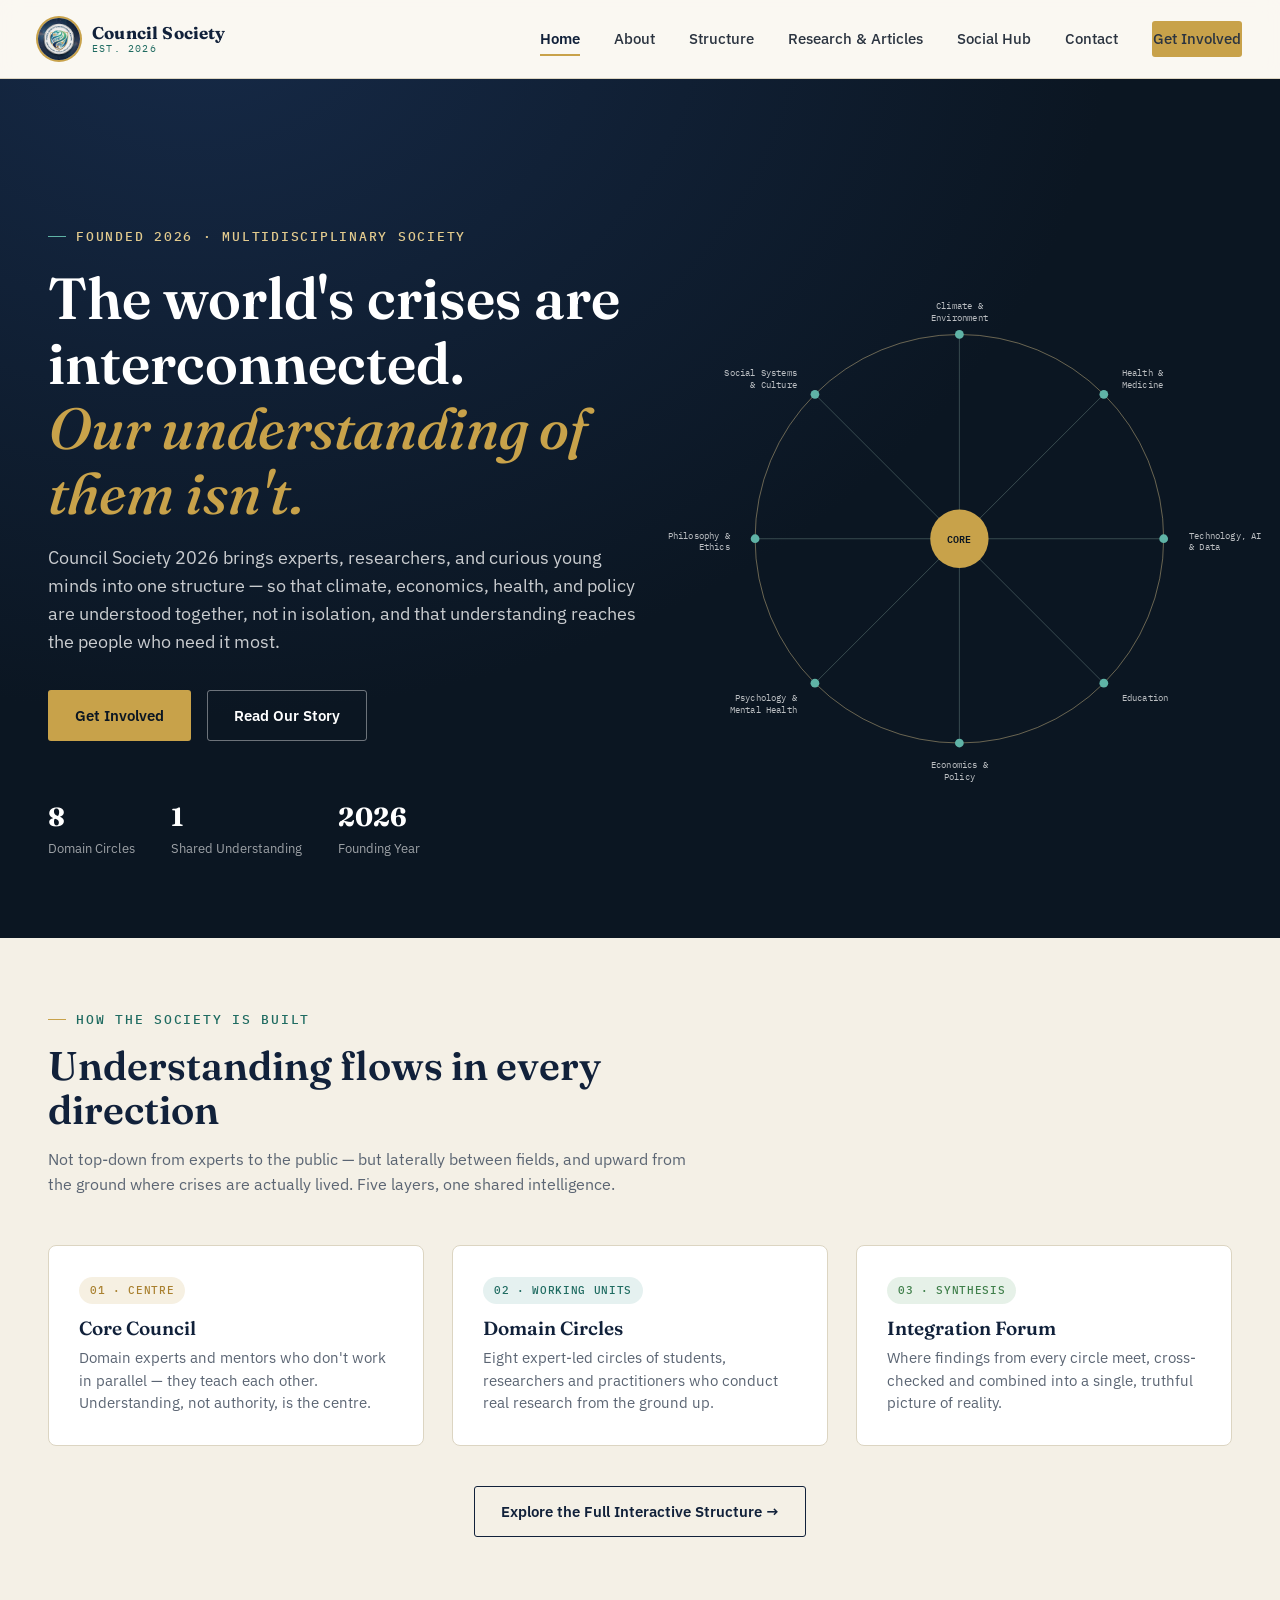
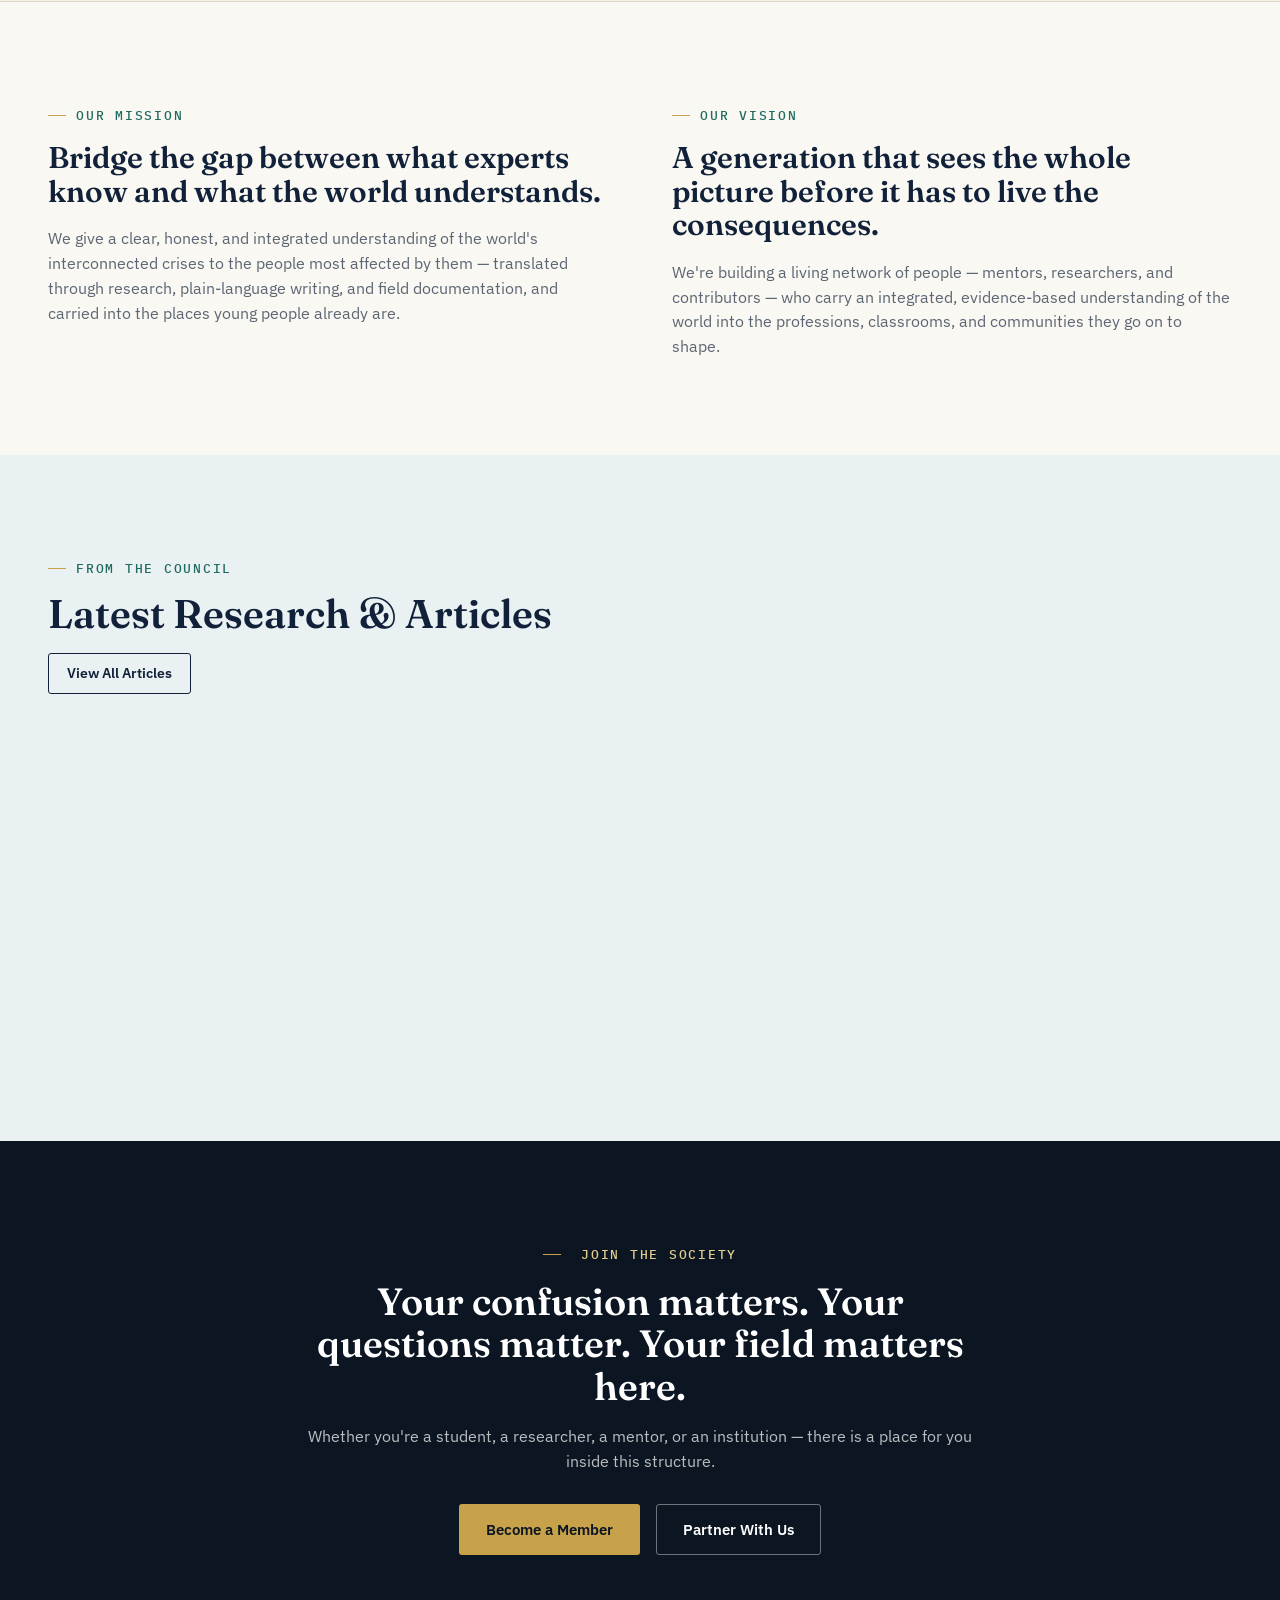
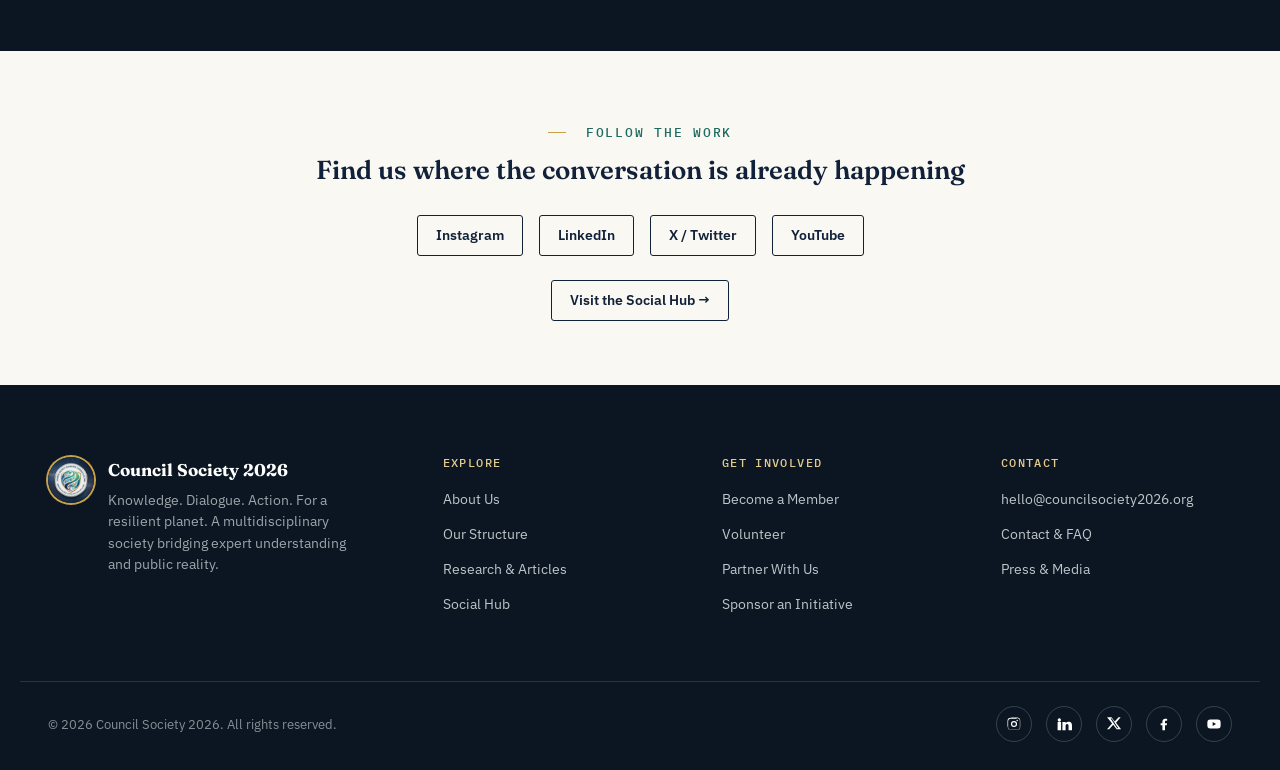
==== index.html @ 96367b0b "feat: full mobile responsiveness for Android & iPhone" ====
<!doctype html>
<html lang="en">
<head>
<meta charset="UTF-8">
<meta name="viewport" content="width=device-width, initial-scale=1">
<title>Council Society 2026 — Knowledge. Dialogue. Action. For a Resilient Planet.</title>
<meta name="description" content="Council Society 2026 is a multidisciplinary society bridging the gap between expert knowledge and public understanding — through research, dialogue, and field action.">
<link rel="icon" href="assets/img/logo.jpg">
<link rel="stylesheet" href="assets/css/style.css">
</head>
<body>
<a class="skip-link" href="#main">Skip to content</a>

<!-- ===================== HEADER ===================== -->
<header class="site-header">
  <div class="wrap">
    <a class="brand" href="index.html">
      <img src="assets/img/logo.jpg" alt="Council Society 2026 seal">
      <span class="brand-text"><strong>Council Society</strong><span>Est. 2026</span></span>
    </a>
    <nav class="main-nav" id="main-nav" aria-label="Primary">
      <a href="index.html">Home</a>
      <a href="about.html">About</a>
      <a href="structure.html">Structure</a>
      <a href="articles.html">Research &amp; Articles</a>
      <a href="social.html">Social Hub</a>
      <a href="contact.html">Contact</a>
      <div class="nav-cta">
        <a href="join.html" class="btn btn-gold btn-sm">Get Involved</a>
      </div>
    </nav>
    <button class="nav-toggle" aria-label="Toggle menu" aria-expanded="false" aria-controls="main-nav">
      <span></span><span></span><span></span>
    </button>
  </div>
</header>

<main id="main">

<!-- ===================== HERO ===================== -->
<section class="page-hero" style="padding-top:140px;">
  <div class="wrap" style="display:grid; grid-template-columns:1.1fr 1fr; gap:40px; align-items:center;">
    <div>
      <span class="eyebrow">Founded 2026 · Multidisciplinary Society</span>
      <h1 style="font-size:clamp(36px,5vw,58px); margin-top:20px; max-width:600px;">
        The world's crises are interconnected.<br>
        <span class="serif-italic text-gold">Our understanding of them isn't.</span>
      </h1>
      <p class="lede">Council Society 2026 brings experts, researchers, and curious young minds into one structure — so that climate, economics, health, and policy are understood together, not in isolation, and that understanding reaches the people who need it most.</p>
      <div style="display:flex; gap:16px; margin-top:34px; flex-wrap:wrap;">
        <a href="join.html" class="btn btn-gold">Get Involved</a>
        <a href="about.html" class="btn btn-outline-light">Read Our Story</a>
      </div>
      <div style="display:flex; gap:36px; margin-top:56px; flex-wrap:wrap;">
        <div><strong style="font-family:var(--font-display); font-size:26px; color:var(--white);">8</strong><div style="font-size:12.5px; color:rgba(255,255,255,.6); margin-top:2px;">Domain Circles</div></div>
        <div><strong style="font-family:var(--font-display); font-size:26px; color:var(--white);">1</strong><div style="font-size:12.5px; color:rgba(255,255,255,.6); margin-top:2px;">Shared Understanding</div></div>
        <div><strong style="font-family:var(--font-display); font-size:26px; color:var(--white);">2026</strong><div style="font-size:12.5px; color:rgba(255,255,255,.6); margin-top:2px;">Founding Year</div></div>
      </div>
    </div>
    <div id="hero-constellation" class="constellation" style="min-height:420px;" aria-hidden="false"></div>
  </div>
</section>

<!-- ===================== STRUCTURE PREVIEW (sits directly below the hero) ===================== -->
<section class="section-tight" style="background:var(--paper-100); border-bottom:1px solid var(--line);">
  <div class="wrap">
    <div class="section-head reveal">
      <span class="eyebrow">How the society is built</span>
      <h2>Understanding flows in every direction</h2>
      <p>Not top-down from experts to the public — but laterally between fields, and upward from the ground where crises are actually lived. Five layers, one shared intelligence.</p>
    </div>
    <div class="grid-3">
      <div class="kicker-card reveal">
        <span class="tag tag-gold">01 · Centre</span>
        <h3 style="font-size:19px; margin-top:14px;">Core Council</h3>
        <p style="margin-top:8px; font-size:14.5px; color:var(--ink-500);">Domain experts and mentors who don't work in parallel — they teach each other. Understanding, not authority, is the centre.</p>
      </div>
      <div class="kicker-card reveal">
        <span class="tag tag-teal">02 · Working units</span>
        <h3 style="font-size:19px; margin-top:14px;">Domain Circles</h3>
        <p style="margin-top:8px; font-size:14.5px; color:var(--ink-500);">Eight expert-led circles of students, researchers and practitioners who conduct real research from the ground up.</p>
      </div>
      <div class="kicker-card reveal">
        <span class="tag tag-emerald">03 · Synthesis</span>
        <h3 style="font-size:19px; margin-top:14px;">Integration Forum</h3>
        <p style="margin-top:8px; font-size:14.5px; color:var(--ink-500);">Where findings from every circle meet, cross-checked and combined into a single, truthful picture of reality.</p>
      </div>
    </div>
    <div style="text-align:center; margin-top:40px;">
      <a href="structure.html" class="btn btn-outline-dark">Explore the Full Interactive Structure →</a>
    </div>
  </div>
</section>

<!-- ===================== MISSION / VISION ===================== -->
<section class="section">
  <div class="wrap" style="display:grid; grid-template-columns:1fr 1fr; gap:64px;">
    <div class="reveal">
      <span class="eyebrow">Our Mission</span>
      <h2 style="font-size:30px; margin-top:16px;">Bridge the gap between what experts know and what the world understands.</h2>
      <p style="margin-top:18px; color:var(--ink-500); font-size:16px;">We give a clear, honest, and integrated understanding of the world's interconnected crises to the people most affected by them — translated through research, plain-language writing, and field documentation, and carried into the places young people already are.</p>
    </div>
    <div class="reveal">
      <span class="eyebrow">Our Vision</span>
      <h2 style="font-size:30px; margin-top:16px;">A generation that sees the whole picture before it has to live the consequences.</h2>
      <p style="margin-top:18px; color:var(--ink-500); font-size:16px;">We're building a living network of people — mentors, researchers, and contributors — who carry an integrated, evidence-based understanding of the world into the professions, classrooms, and communities they go on to shape.</p>
    </div>
  </div>
</section>

<!-- ===================== LATEST ARTICLES ===================== -->
<section class="section" style="background:var(--ice-100);">
  <div class="wrap">
    <div style="display:flex; justify-content:space-between; align-items:flex-end; flex-wrap:wrap; gap:16px;" class="section-head reveal">
      <div>
        <span class="eyebrow">From the Council</span>
        <h2 style="margin-top:14px;">Latest Research &amp; Articles</h2>
      </div>
      <a href="articles.html" class="btn btn-outline-dark btn-sm">View All Articles</a>
    </div>
    <div class="grid-3" id="home-articles"></div>
  </div>
</section>

<!-- ===================== GET INVOLVED CTA ===================== -->
<section class="section" style="background:var(--navy-950); color:var(--white); text-align:center;">
  <div class="wrap-narrow reveal">
    <span class="eyebrow" style="color:var(--gold-300); justify-content:center;"><span></span>Join the Society</span>
    <h2 style="color:var(--white); margin-top:16px; font-size:clamp(26px,3.6vw,38px);">Your confusion matters. Your questions matter. Your field matters here.</h2>
    <p style="color:rgba(255,255,255,.72); margin-top:16px; font-size:16px;">Whether you're a student, a researcher, a mentor, or an institution — there is a place for you inside this structure.</p>
    <div style="display:flex; gap:16px; justify-content:center; margin-top:30px; flex-wrap:wrap;">
      <a href="join.html" class="btn btn-gold">Become a Member</a>
      <a href="join.html#partner" class="btn btn-outline-light">Partner With Us</a>
    </div>
  </div>
</section>

<!-- ===================== SOCIAL STRIP ===================== -->
<section class="section-tight">
  <div class="wrap" style="text-align:center;">
    <span class="eyebrow" style="justify-content:center;"><span></span>Follow the Work</span>
    <h2 style="margin-top:14px; font-size:26px;">Find us where the conversation is already happening</h2>
    <div style="display:flex; gap:16px; justify-content:center; margin-top:30px; flex-wrap:wrap;" id="home-social"></div>
    <p style="margin-top:24px;"><a href="social.html" class="btn-sm btn btn-outline-dark">Visit the Social Hub →</a></p>
  </div>
</section>

</main>

<!-- ===================== FOOTER ===================== -->
<footer class="site-footer">
  <div class="wrap footer-grid">
    <div class="footer-brand">
      <img src="assets/img/logo.jpg" alt="Council Society 2026 seal">
      <div>
        <strong>Council Society 2026</strong>
        <p>Knowledge. Dialogue. Action. For a resilient planet. A multidisciplinary society bridging expert understanding and public reality.</p>
      </div>
    </div>
    <div class="footer-col">
      <h4>Explore</h4>
      <ul>
        <li><a href="about.html">About Us</a></li>
        <li><a href="structure.html">Our Structure</a></li>
        <li><a href="articles.html">Research &amp; Articles</a></li>
        <li><a href="social.html">Social Hub</a></li>
      </ul>
    </div>
    <div class="footer-col">
      <h4>Get Involved</h4>
      <ul>
        <li><a href="join.html">Become a Member</a></li>
        <li><a href="join.html#volunteer">Volunteer</a></li>
        <li><a href="join.html#partner">Partner With Us</a></li>
        <li><a href="join.html#sponsor">Sponsor an Initiative</a></li>
      </ul>
    </div>
    <div class="footer-col">
      <h4>Contact</h4>
      <ul>
        <li><a href="mailto:hello@councilsociety2026.org">hello@councilsociety2026.org</a></li>
        <li><a href="contact.html">Contact &amp; FAQ</a></li>
        <li><a href="contact.html#press">Press &amp; Media</a></li>
      </ul>
    </div>
  </div>
  <div class="footer-bottom">
    <small>© <span class="js-year"></span> Council Society 2026. All rights reserved.</small>
    <div class="social-row" aria-label="Social media links">
      <a href="https://instagram.com/councilsociety2026" aria-label="Instagram" target="_blank" rel="noopener"><svg viewBox="0 0 24 24"><path d="M12 2.2c3.2 0 3.6 0 4.85.07 1.17.06 2.4.34 3.26 1.2.87.87 1.14 2.09 1.2 3.26.07 1.25.07 1.65.07 4.85s0 3.6-.07 4.85c-.06 1.17-.34 2.4-1.2 3.26-.87.87-2.09 1.14-3.26 1.2-1.25.07-1.65.07-4.85.07s-3.6 0-4.85-.07c-1.17-.06-2.4-.34-3.26-1.2-.87-.87-1.14-2.09-1.2-3.26C2.2 15.6 2.2 15.2 2.2 12s0-3.6.07-4.85c.06-1.17.34-2.4 1.2-3.26.87-.87 2.09-1.14 3.26-1.2C7.98 2.2 8.38 2.2 12 2.2zm0 1.8c-3.15 0-3.5 0-4.74.07-.95.04-1.46.2-1.8.34-.45.18-.77.39-1.1.73-.34.33-.55.65-.73 1.1-.14.34-.3.85-.34 1.8C3.22 8.5 3.22 8.85 3.22 12s0 3.5.07 4.74c.04.95.2 1.46.34 1.8.18.45.39.77.73 1.1.33.34.65.55 1.1.73.34.14.85.3 1.8.34 1.24.06 1.59.07 4.74.07s3.5 0 4.74-.07c.95-.04 1.46-.2 1.8-.34.45-.18.77-.39 1.1-.73.34-.33.55-.65.73-1.1.14-.34.3-.85.34-1.8.06-1.24.07-1.59.07-4.74s0-3.5-.07-4.74c-.04-.95-.2-1.46-.34-1.8a2.94 2.94 0 0 0-.73-1.1 2.94 2.94 0 0 0-1.1-.73c-.34-.14-.85-.3-1.8-.34C15.5 4 15.15 4 12 4zm0 3.4a4.6 4.6 0 1 1 0 9.2 4.6 4.6 0 0 1 0-9.2zm0 1.8a2.8 2.8 0 1 0 0 5.6 2.8 2.8 0 0 0 0-5.6zm5.85-2.4a1.07 1.07 0 1 1-2.14 0 1.07 1.07 0 0 1 2.14 0z"/></svg></a>
      <a href="https://linkedin.com/company/councilsociety2026" aria-label="LinkedIn" target="_blank" rel="noopener"><svg viewBox="0 0 24 24"><path d="M4.98 3.5a2.5 2.5 0 1 1 0 5 2.5 2.5 0 0 1 0-5zM2.4 9h5.2v12.5H2.4V9zM9.6 9h5v1.7h.07c.7-1.25 2.4-2.07 4.13-2.07 4.4 0 5.2 2.6 5.2 6V21.5h-5.2V15.4c0-1.46-.03-3.34-2.05-3.34-2.05 0-2.36 1.6-2.36 3.24v6.2H9.6V9z"/></svg></a>
      <a href="https://twitter.com/councilsoc2026" aria-label="X (Twitter)" target="_blank" rel="noopener"><svg viewBox="0 0 24 24"><path d="M18.9 2H22l-7 8 7.6 10H16l-5.2-6.8L4.7 20H1.6l7.5-8.6L1.6 2h6.7l4.7 6.2L18.9 2zm-2.1 16.4h1.7L8.7 3.6H6.9l9.9 14.8z"/></svg></a>
      <a href="https://facebook.com/councilsociety2026" aria-label="Facebook" target="_blank" rel="noopener"><svg viewBox="0 0 24 24"><path d="M13.5 21.5v-7.8h2.6l.5-3h-3.1V8.6c0-.9.2-1.5 1.5-1.5h1.7V4.4C16.4 4.3 15.3 4.2 14 4.2c-2.6 0-4.4 1.6-4.4 4.5v2h-2.6v3h2.6v7.8h3.9z"/></svg></a>
      <a href="https://youtube.com/@councilsociety2026" aria-label="YouTube" target="_blank" rel="noopener"><svg viewBox="0 0 24 24"><path d="M22 12s0-3-.4-4.4c-.2-.9-.9-1.6-1.8-1.8C18.3 5.4 12 5.4 12 5.4s-6.3 0-7.8.4c-.9.2-1.6.9-1.8 1.8C2 9 2 12 2 12s0 3 .4 4.4c.2.9.9 1.6 1.8 1.8 1.5.4 7.8.4 7.8.4s6.3 0 7.8-.4c.9-.2 1.6-.9 1.8-1.8C22 15 22 12 22 12zM10 15V9l5 3-5 3z"/></svg></a>
    </div>
  </div>
</footer>

<script src="assets/js/main.js"></script>
<script src="assets/js/articles-data.js"></script>
<script>
  renderConstellation('hero-constellation');

  // latest 3 articles
  var latest = ARTICLES.slice(0,3);
  document.getElementById('home-articles').innerHTML = latest.map(function(a){
    return '<a href="article.html?id='+a.id+'" class="kicker-card reveal" style="display:block;">'+
      '<span class="tag tag-'+a.tagClass+'">'+a.category+'</span>'+
      '<h3 style="font-size:18px; margin-top:14px; line-height:1.3;">'+a.title+'</h3>'+
      '<p style="margin-top:8px; font-size:14px; color:var(--ink-500);">'+a.excerpt+'</p>'+
      '<div style="margin-top:16px; font-family:var(--font-mono); font-size:12px; color:var(--ink-300); display:flex; gap:10px;"><span>'+a.date+'</span><span>·</span><span>'+a.readingTime+' min read</span></div>'+
    '</a>';
  }).join('');

  // social row preview
  var socials = [
    ['Instagram','https://instagram.com/councilsociety2026'],
    ['LinkedIn','https://linkedin.com/company/councilsociety2026'],
    ['X / Twitter','https://twitter.com/councilsoc2026'],
    ['YouTube','https://youtube.com/@councilsociety2026']
  ];
  document.getElementById('home-social').innerHTML = socials.map(function(s){
    return '<a href="'+s[1]+'" target="_blank" rel="noopener" class="btn btn-outline-dark btn-sm">'+s[0]+'</a>';
  }).join('');
</script>
</body>
</html>
---- assets/css/style.css ----
/* ==========================================================================
   COUNCIL SOCIETY 2026 — Design System
   Palette: deep navy (authority/trust) + bronze-gold (excellence) + teal/emerald
   (collective intelligence, growth) drawn from the official seal.
   Type: Fraunces (display) + IBM Plex Sans (body) + IBM Plex Mono (utility)
   ========================================================================== */

@import url('https://fonts.googleapis.com/css2?family=Fraunces:ital,opsz,wght@0,9..144,300;0,9..144,400;0,9..144,500;0,9..144,600;0,9..144,700;0,9..144,800;1,9..144,500;1,9..144,600&family=IBM+Plex+Sans:wght@400;500;600;700&family=IBM+Plex+Mono:wght@400;500&display=swap');

:root{
  /* ---- color tokens ---- */
  --navy-950:#0B1622;
  --navy-900:#11213A;
  --navy-800:#162A48;
  --navy-700:#1E3A5F;
  --navy-600:#2A4D78;
  --gold-600:#A9802F;
  --gold-500:#C8A24A;
  --gold-300:#E3CB8E;
  --gold-100:#F3E8CC;
  --teal-700:#1F6B61;
  --teal-600:#2F8F82;
  --teal-400:#5FB3A6;
  --emerald-600:#3E7E49;
  --emerald-500:#4F9B5C;
  --paper-50:#FAF8F2;
  --paper-100:#F4F0E6;
  --paper-200:#EAE3D2;
  --ice-100:#EAF1F2;
  --ink-900:#16202B;
  --ink-700:#2B3440;
  --ink-500:#5B6573;
  --ink-300:#8B93A0;
  --line:#DCD5C2;
  --white:#FFFFFF;

  /* ---- type tokens ---- */
  --font-display:'Fraunces', serif;
  --font-body:'IBM Plex Sans', -apple-system, sans-serif;
  --font-mono:'IBM Plex Mono', monospace;

  /* ---- layout tokens ---- */
  --maxw:1240px;
  --maxw-narrow:760px;
  --radius-sm:4px;
  --radius-md:8px;
  --radius-lg:14px;
  --shadow-sm:0 1px 2px rgba(11,22,34,0.06), 0 1px 1px rgba(11,22,34,0.04);
  --shadow-md:0 6px 24px rgba(11,22,34,0.10);
  --shadow-lg:0 16px 48px rgba(11,22,34,0.16);
  --ease:cubic-bezier(.2,.7,.2,1);
}

*,*::before,*::after{ box-sizing:border-box; }
html{ scroll-behavior:smooth; }
@media (prefers-reduced-motion: reduce){
  html{ scroll-behavior:auto; }
  *,*::before,*::after{ animation-duration:.001ms !important; animation-iteration-count:1 !important; transition-duration:.001ms !important; scroll-behavior:auto !important; }
}

body{
  margin:0;
  font-family:var(--font-body);
  color:var(--ink-700);
  background:var(--paper-50);
  -webkit-font-smoothing:antialiased;
  line-height:1.55;
}

img{ max-width:100%; display:block; }
a{ color:inherit; text-decoration:none; }
ul{ margin:0; padding:0; list-style:none; }
button{ font-family:inherit; cursor:pointer; }
h1,h2,h3,h4{ font-family:var(--font-display); color:var(--navy-900); margin:0; line-height:1.12; font-weight:600; }
p{ margin:0; }

:focus-visible{ outline:2.5px solid var(--gold-500); outline-offset:3px; border-radius:2px; }

.wrap{ max-width:var(--maxw); margin:0 auto; padding:0 28px; }
.wrap-narrow{ max-width:var(--maxw-narrow); margin:0 auto; padding:0 28px; }

.eyebrow{
  font-family:var(--font-mono);
  font-size:12.5px;
  letter-spacing:.14em;
  text-transform:uppercase;
  color:var(--teal-700);
  display:inline-flex;
  align-items:center;
  gap:10px;
  font-weight:500;
}
.eyebrow::before{
  content:'';
  width:18px; height:1px;
  background:var(--gold-500);
  display:inline-block;
}

.section{ padding:96px 0; }
.section-tight{ padding:64px 0; }
@media (max-width:760px){
  .section{ padding:64px 0; }
  .section-tight{ padding:44px 0; }
}

.divider{ border:none; border-top:1px solid var(--line); margin:0; }

/* ---- buttons ---- */
.btn{
  display:inline-flex; align-items:center; gap:9px;
  font-family:var(--font-body); font-weight:600; font-size:15px;
  padding:13px 26px; border-radius:3px; border:1px solid transparent;
  transition:transform .25s var(--ease), box-shadow .25s var(--ease), background .25s var(--ease), color .25s var(--ease), border-color .25s var(--ease);
  white-space:nowrap;
}
.btn-gold{ background:var(--gold-500); color:var(--navy-950); }
.btn-gold:hover{ background:var(--gold-300); transform:translateY(-2px); box-shadow:var(--shadow-md); }
.btn-outline-light{ border-color:rgba(255,255,255,.4); color:var(--white); }
.btn-outline-light:hover{ border-color:var(--white); background:rgba(255,255,255,.08); transform:translateY(-2px); }
.btn-outline-dark{ border-color:var(--navy-900); color:var(--navy-900); }
.btn-outline-dark:hover{ background:var(--navy-900); color:var(--white); transform:translateY(-2px); }
.btn-navy{ background:var(--navy-900); color:var(--white); }
.btn-navy:hover{ background:var(--navy-700); transform:translateY(-2px); box-shadow:var(--shadow-md); }
.btn-sm{ padding:9px 18px; font-size:13.5px; }
.btn[disabled]{ opacity:.5; cursor:not-allowed; transform:none !important; }

/* ==========================================================================
   HEADER / NAV
   ========================================================================== */
.site-header{
  position:sticky; top:0; z-index:200;
  background:rgba(250,248,242,.88);
  backdrop-filter:blur(10px);
  border-bottom:1px solid var(--line);
}
.site-header .wrap{
  display:flex; align-items:center; justify-content:space-between;
  height:78px;
}
.brand{ display:flex; align-items:center; gap:12px; }
.brand img{ width:42px; height:42px; border-radius:50%; box-shadow:0 0 0 2px var(--gold-500); }
.brand-text{ display:flex; flex-direction:column; line-height:1.05; }
.brand-text strong{ font-family:var(--font-display); font-size:17px; color:var(--navy-900); font-weight:700; letter-spacing:.01em; }
.brand-text span{ font-family:var(--font-mono); font-size:10px; letter-spacing:.12em; color:var(--teal-700); text-transform:uppercase; margin-top:2px; }

.main-nav{ display:flex; align-items:center; gap:34px; }
.main-nav a{
  font-size:14.5px; font-weight:500; color:var(--ink-700);
  position:relative; padding:6px 0;
  transition:color .2s;
}
.main-nav a::after{
  content:''; position:absolute; left:0; right:100%; bottom:0; height:2px;
  background:var(--gold-500); transition:right .25s var(--ease);
}
.main-nav a:hover{ color:var(--navy-900); }
.main-nav a:hover::after, .main-nav a.active::after{ right:0; }
.main-nav a.active{ color:var(--navy-900); font-weight:600; }
.nav-cta{ display:flex; align-items:center; gap:14px; }

.nav-toggle{
  display:none; background:none; border:none; padding:8px; flex-direction:column; gap:5px;
}
.nav-toggle span{ width:24px; height:2px; background:var(--navy-900); display:block; transition:.25s; }

@media (max-width:980px){
  .main-nav{
    position:fixed; inset:78px 0 0 0; background:var(--paper-50);
    flex-direction:column; align-items:flex-start; justify-content:flex-start;
    padding:36px 28px; gap:6px; transform:translateX(100%); transition:transform .35s var(--ease);
    overflow-y:auto;
  }
  .main-nav.open{ transform:translateX(0); }
  .main-nav a{ width:100%; padding:14px 0; font-size:19px; border-bottom:1px solid var(--line); }
  .nav-cta{ flex-direction:column; align-items:flex-start; width:100%; margin-top:18px; gap:12px; }
  .nav-cta .btn{ width:100%; justify-content:center; }
  .nav-toggle{ display:flex; }
}

/* Hamburger → X morph */
.nav-toggle.is-open span:nth-child(1){ transform: translateY(7px) rotate(45deg); }
.nav-toggle.is-open span:nth-child(2){ opacity: 0; transform: scaleX(0); }
.nav-toggle.is-open span:nth-child(3){ transform: translateY(-7px) rotate(-45deg); }
.nav-toggle span{ transition: transform .28s var(--ease), opacity .2s; }

/* Mobile nav backdrop — fullscreen dimmer behind the open menu */
.nav-backdrop{
  display:none;
  position:fixed; inset:78px 0 0 0; z-index:199;
  background:rgba(11,22,34,.35);
  backdrop-filter:blur(2px);
  -webkit-backdrop-filter:blur(2px);
}
.nav-backdrop.active{ display:block; }

/* ==========================================================================
   FOOTER
   ========================================================================== */
.site-footer{ background:var(--navy-950); color:var(--ice-100); padding:72px 0 28px; }
.footer-grid{ display:grid; grid-template-columns:1.5fr 1fr 1fr 1fr; gap:48px; }
.footer-brand{ display:flex; gap:14px; align-items:flex-start; max-width:300px; }
.footer-brand img{ width:46px; height:46px; border-radius:50%; box-shadow:0 0 0 2px var(--gold-500); flex-shrink:0; }
.footer-brand strong{ font-family:var(--font-display); color:var(--white); font-size:17px; display:block; margin-bottom:6px; }
.footer-brand p{ font-size:13.5px; color:var(--ice-100); opacity:.65; line-height:1.6; }
.footer-col h4{ font-family:var(--font-mono); font-size:11.5px; letter-spacing:.12em; text-transform:uppercase; color:var(--gold-300); margin-bottom:16px; font-weight:500; }
.footer-col ul li{ margin-bottom:10px; }
.footer-col a{ font-size:14px; color:var(--ice-100); opacity:.8; transition:opacity .2s, color .2s; }
.footer-col a:hover{ opacity:1; color:var(--gold-300); }
.footer-bottom{
  max-width:var(--maxw); margin:56px auto 0; padding:24px 28px 0;
  border-top:1px solid rgba(255,255,255,.12);
  display:flex; justify-content:space-between; align-items:center; flex-wrap:wrap; gap:12px;
}
.footer-bottom small{ font-size:12.5px; opacity:.55; }
.social-row{ display:flex; gap:14px; }
.social-row a{
  width:36px; height:36px; border-radius:50%; border:1px solid rgba(255,255,255,.18);
  display:flex; align-items:center; justify-content:center; transition:.25s;
}
.social-row a:hover{ background:var(--gold-500); border-color:var(--gold-500); transform:translateY(-2px); }
.social-row svg{ width:16px; height:16px; fill:var(--white); }

@media (max-width:900px){
  .footer-grid{ grid-template-columns:1fr 1fr; gap:36px; }
  .footer-brand{ grid-column:1/-1; }
}
@media (max-width:560px){
  .footer-grid{ grid-template-columns:1fr; }
}

/* ==========================================================================
   HERO (shared pattern across pages)
   ========================================================================== */
.page-hero{
  background:radial-gradient(120% 140% at 15% -10%, var(--navy-800) 0%, var(--navy-950) 60%);
  color:var(--white);
  padding:170px 0 80px;
  position:relative;
  overflow:hidden;
}
.page-hero .wrap{ position:relative; z-index:2; }
.page-hero .eyebrow{ color:var(--gold-300); }
.page-hero .eyebrow::before{ background:var(--teal-400); }
.page-hero h1{ color:var(--white); }
.page-hero p.lede{ color:rgba(255,255,255,.78); font-size:18px; max-width:620px; margin-top:18px; }

/* ==========================================================================
   UTILITY
   ========================================================================== */
.text-gold{ color:var(--gold-500); }
.text-teal{ color:var(--teal-600); }
.serif-italic{ font-style:italic; font-weight:500; }
.tag{
  font-family:var(--font-mono); font-size:11px; letter-spacing:.06em; text-transform:uppercase;
  padding:5px 11px; border-radius:30px; display:inline-block; font-weight:500;
}
.tag-teal{ background:rgba(47,143,130,.12); color:var(--teal-700); }
.tag-gold{ background:rgba(200,162,74,.16); color:var(--gold-600); }
.tag-emerald{ background:rgba(79,155,92,.14); color:var(--emerald-600); }

.kicker-card{
  background:var(--white); border:1px solid var(--line); border-radius:var(--radius-md);
  padding:30px; transition:box-shadow .3s var(--ease), transform .3s var(--ease), border-color .3s;
}
.kicker-card:hover{ box-shadow:var(--shadow-md); transform:translateY(-3px); border-color:var(--gold-300); }

.reveal{ opacity:0; transform:translateY(22px); transition:opacity .7s var(--ease), transform .7s var(--ease); }
.reveal.in{ opacity:1; transform:translateY(0); }

.skip-link{
  position:absolute; left:-9999px; top:auto;
  background:var(--navy-900); color:var(--white); padding:10px 16px; z-index:999;
}
.skip-link:focus{ left:16px; top:16px; }

.section-head{ max-width:640px; margin-bottom:48px; }
.section-head h2{ font-size:clamp(28px,3.4vw,40px); margin-top:14px; }
.section-head p{ margin-top:14px; color:var(--ink-500); font-size:16px; }
.section-head.center{ margin-left:auto; margin-right:auto; text-align:center; }

.grid-3{ display:grid; grid-template-columns:repeat(3,1fr); gap:28px; }
.grid-2{ display:grid; grid-template-columns:repeat(2,1fr); gap:28px; }
@media (max-width:880px){
  .grid-3{ grid-template-columns:1fr; }
  .grid-2{ grid-template-columns:1fr; }
}

/* visually-hidden but accessible */
.vh{ position:absolute; width:1px; height:1px; overflow:hidden; clip:rect(0,0,0,0); white-space:nowrap; }

/* ==========================================================================
   SIGNATURE ELEMENT — The Constellation
   A node graph of the eight Domain Circles orbiting the Core Council,
   echoing the society's own model of lateral, collective intelligence.
   ========================================================================== */
.constellation{ position:relative; width:100%; height:100%; }
.constellation svg{ width:100%; height:100%; overflow:visible; }
.const-link{ stroke:rgba(143,179,166,.35); stroke-width:1; fill:none; }
.const-link-pulse{ stroke:var(--gold-300); stroke-width:1.2; fill:none; opacity:0; stroke-dasharray:4 7; animation:pulseLink 7s linear infinite; }
.const-link-pulse:nth-of-type(2n){ animation-delay:-2.3s; }
.const-link-pulse:nth-of-type(3n){ animation-delay:-4.6s; }
@keyframes pulseLink{
  0%{ opacity:0; stroke-dashoffset:0; }
  8%{ opacity:.85; }
  45%{ opacity:.85; }
  60%{ opacity:0; }
  100%{ opacity:0; stroke-dashoffset:120; }
}
.const-core{ fill:var(--gold-500); }
.const-core-ring{ fill:none; stroke:rgba(227,203,142,.45); stroke-width:1; }
.const-node circle.node-dot{ fill:var(--teal-400); transition:r .25s, fill .25s; }
.const-node text{ font-family:var(--font-mono); font-size:9.5px; fill:rgba(255,255,255,.72); letter-spacing:.02em; }
.const-node{ cursor:pointer; }
.const-node:hover circle.node-dot{ fill:var(--gold-300); r:6; }
.const-node:hover text{ fill:var(--white); }
@media (prefers-reduced-motion: reduce){
  .const-link-pulse{ animation:none; opacity:.4; }
}

/* small static node-network used as a divider/motif on light sections */
.motif-row{ display:flex; align-items:center; gap:10px; color:var(--ink-300); }
.motif-row svg{ flex-shrink:0; }

/* ==========================================================================
   ORGANIZATIONAL STRUCTURE — interactive tree
   ========================================================================== */
.structure-toolbar{
  display:flex; gap:14px; align-items:center; flex-wrap:wrap; margin-bottom:28px;
}
.search-field{
  flex:1; min-width:220px; position:relative;
}
.search-field input{
  width:100%; padding:13px 16px 13px 42px; border:1.5px solid var(--line); border-radius:6px;
  font-family:var(--font-body); font-size:15px; background:var(--white); color:var(--ink-700);
  transition:border-color .2s;
}
.search-field input:focus{ border-color:var(--gold-500); outline:none; }
.search-field svg{ position:absolute; left:14px; top:50%; transform:translateY(-50%); width:17px; height:17px; stroke:var(--ink-300); }
.search-count{ font-family:var(--font-mono); font-size:12.5px; color:var(--teal-700); margin-top:8px; display:block; min-height:16px; }

.struct-layer{
  background:var(--white); border:1px solid var(--line); border-radius:var(--radius-md);
  margin-bottom:14px; overflow:hidden;
}
.struct-layer[data-color="gold"]{ border-left:4px solid var(--gold-500); }
.struct-layer[data-color="teal"]{ border-left:4px solid var(--teal-600); }
.struct-layer[data-color="emerald"]{ border-left:4px solid var(--emerald-500); }
.struct-layer[data-color="navy"]{ border-left:4px solid var(--navy-700); }

.struct-header{
  width:100%; background:none; border:none; text-align:left; padding:22px 24px;
  display:flex; align-items:center; justify-content:space-between; gap:16px;
}
.struct-header-left{ display:flex; align-items:center; gap:18px; }
.struct-num{
  font-family:var(--font-mono); font-size:13px; color:var(--ink-300); width:30px; height:30px;
  border:1px solid var(--line); border-radius:50%; display:flex; align-items:center; justify-content:center; flex-shrink:0;
}
.struct-label{ font-family:var(--font-mono); font-size:11px; letter-spacing:.1em; text-transform:uppercase; color:var(--teal-700); display:block; margin-bottom:4px; }
.struct-header h3{ font-size:19px; margin:0; }
.struct-subtitle{ font-size:13px; color:var(--ink-500); display:block; margin-top:3px; }
.struct-chevron{
  font-family:var(--font-display); font-size:22px; color:var(--gold-500); flex-shrink:0;
  width:32px; height:32px; border:1px solid var(--line); border-radius:50%; display:flex; align-items:center; justify-content:center;
  transition:transform .3s var(--ease);
}
.struct-layer.open .struct-chevron{ transform:rotate(45deg); }

.struct-panel{ max-height:0; overflow:hidden; transition:max-height .35s var(--ease); }
.struct-role{ padding:0 24px; margin-top:-6px; font-style:italic; color:var(--ink-500); font-size:14.5px; font-family:var(--font-display); }
.struct-desc{ padding:14px 24px 0; color:var(--ink-700); font-size:15px; max-width:680px; }
.struct-children{ padding:18px 24px 26px; display:grid; grid-template-columns:repeat(2,1fr); gap:14px; }
@media (max-width:760px){ .struct-children{ grid-template-columns:1fr; } }

.struct-child{ display:flex; gap:12px; padding:14px; border-radius:var(--radius-sm); background:var(--paper-100); }
.struct-child-dot{ width:7px; height:7px; border-radius:50%; background:var(--teal-500,var(--teal-600)); margin-top:7px; flex-shrink:0; }
.struct-child h4{ font-family:var(--font-body); font-size:14.5px; font-weight:600; color:var(--navy-900); margin:0; }
.struct-child p{ font-size:13.5px; color:var(--ink-500); margin-top:4px; line-height:1.5; }
.struct-note{
  grid-column:1/-1; background:var(--ice-100); border-radius:var(--radius-sm); padding:14px 16px;
  font-size:14px; color:var(--ink-700);
}
mark{ background:var(--gold-300); color:var(--ink-900); padding:0 2px; border-radius:2px; }

.guardian-card{
  background:linear-gradient(160deg, var(--navy-900), var(--navy-950));
  color:var(--white); border-radius:var(--radius-lg); padding:30px;
  border:1px solid var(--navy-700);
}
.guardian-card h3{ color:var(--white); font-size:20px; margin-top:6px; }
.guardian-card .struct-label{ color:var(--gold-300); }
.guardian-card .struct-subtitle{ color:rgba(255,255,255,.65); }
.guardian-card .struct-role{ color:var(--gold-300); padding:0; }
.guardian-card .struct-desc{ color:rgba(255,255,255,.78); padding:0; max-width:none; }

.authority-flow{ display:flex; flex-direction:column; align-items:center; gap:0; }
.flow-step{ display:flex; flex-direction:column; align-items:center; gap:10px; text-align:center; }
.flow-step > span:nth-child(2){ font-size:14.5px; font-weight:500; color:var(--navy-900); max-width:260px; }
.flow-num{
  width:30px; height:30px; border-radius:50%; background:var(--gold-500); color:var(--navy-950);
  font-family:var(--font-mono); font-size:13px; display:flex; align-items:center; justify-content:center; font-weight:600;
}
.flow-arrow{ color:var(--gold-500); font-size:18px; margin:6px 0; }

/* ==========================================================================
   ARTICLES / RESEARCH
   ========================================================================== */
.filter-row{ display:flex; gap:10px; flex-wrap:wrap; margin-bottom:36px; }
.filter-chip{
  font-family:var(--font-mono); font-size:12.5px; letter-spacing:.03em;
  padding:9px 16px; border-radius:30px; border:1.5px solid var(--line); background:var(--white); color:var(--ink-500);
  transition:.2s;
}
.filter-chip:hover{ border-color:var(--gold-500); color:var(--navy-900); }
.filter-chip.active{ background:var(--navy-900); border-color:var(--navy-900); color:var(--white); }

.article-grid{ display:grid; grid-template-columns:repeat(3,1fr); gap:28px; }
@media (max-width:880px){ .article-grid{ grid-template-columns:1fr; } }
.article-card{ display:block; background:var(--white); border:1px solid var(--line); border-radius:var(--radius-md); overflow:hidden; transition:.3s var(--ease); }
.article-card:hover{ transform:translateY(-4px); box-shadow:var(--shadow-md); border-color:var(--gold-300); }
.article-card-body{ padding:24px; }
.article-card h3{ font-size:18.5px; margin-top:14px; line-height:1.32; }
.article-card p{ margin-top:9px; font-size:14px; color:var(--ink-500); }
.article-meta{ display:flex; gap:10px; align-items:center; font-family:var(--font-mono); font-size:12px; color:var(--ink-300); margin-top:16px; }

.featured-banner{
  display:grid; grid-template-columns:1fr 1fr; gap:0; background:var(--navy-950); color:var(--white);
  border-radius:var(--radius-lg); overflow:hidden; margin-bottom:56px;
}
.featured-banner-content{ padding:48px; display:flex; flex-direction:column; justify-content:center; }
.featured-banner-visual{ background:radial-gradient(120% 140% at 80% 20%, var(--navy-700), var(--navy-950)); position:relative; min-height:260px; }
.featured-banner h3{ color:var(--white); font-size:clamp(22px,3vw,30px); margin-top:14px; }
.featured-banner p{ color:rgba(255,255,255,.72); margin-top:12px; }
@media (max-width:760px){ .featured-banner{ grid-template-columns:1fr; } .featured-banner-visual{ display:none; } }

.no-results{ text-align:center; padding:60px 20px; color:var(--ink-300); }

/* ---- article detail ---- */
.article-hero{ padding:160px 0 50px; background:var(--navy-950); color:var(--white); }
.article-hero h1{ color:var(--white); font-size:clamp(28px,4vw,44px); margin-top:18px; max-width:780px; }
.article-byline{ display:flex; align-items:center; gap:14px; margin-top:28px; }
.author-avatar{
  width:46px; height:46px; border-radius:50%; background:var(--gold-500); color:var(--navy-950);
  display:flex; align-items:center; justify-content:center; font-family:var(--font-display); font-weight:700; font-size:16px; flex-shrink:0;
}
.byline-text strong{ display:block; font-size:14.5px; color:var(--white); }
.byline-text span{ display:block; font-size:12.5px; color:rgba(255,255,255,.6); margin-top:2px; }
.article-meta-row{ display:flex; gap:14px; align-items:center; font-family:var(--font-mono); font-size:12.5px; color:rgba(255,255,255,.55); margin-top:14px; flex-wrap:wrap; }

.article-body{ max-width:680px; margin:0 auto; padding:64px 28px; font-size:17px; color:var(--ink-700); }
.article-body p{ margin-bottom:22px; line-height:1.75; }
.article-body p:first-of-type{ font-size:19px; font-family:var(--font-display); color:var(--navy-900); }

.share-row{ display:flex; gap:10px; align-items:center; margin:36px 0; padding:20px 0; border-top:1px solid var(--line); border-bottom:1px solid var(--line); }
.share-row span{ font-family:var(--font-mono); font-size:12px; color:var(--ink-300); text-transform:uppercase; letter-spacing:.08em; }
.share-btn{ width:36px; height:36px; border-radius:50%; border:1px solid var(--line); display:flex; align-items:center; justify-content:center; transition:.2s; }
.share-btn:hover{ background:var(--navy-900); border-color:var(--navy-900); }
.share-btn:hover svg{ fill:var(--white); }
.share-btn svg{ width:15px; height:15px; fill:var(--ink-500); }

.author-box{
  max-width:680px; margin:0 auto 40px; background:var(--paper-100); border-radius:var(--radius-md);
  padding:26px; display:flex; gap:16px; align-items:flex-start;
}
.author-box h4{ font-size:15.5px; color:var(--navy-900); margin:0; }
.author-box p{ font-size:13.5px; color:var(--ink-500); margin-top:6px; }

.related-section{ background:var(--ice-100); padding:64px 0; }




/* ==========================================================================
   SOCIAL HUB PAGE
   ========================================================================== */
.social-platform-card {
  background: var(--white);
  border: 1px solid var(--line);
  border-radius: var(--radius-lg);
  padding: 32px;
  transition: box-shadow .3s var(--ease), transform .3s var(--ease), border-color .3s;
  display: flex;
  flex-direction: column;
  gap: 16px;
}
.social-platform-card:hover { box-shadow: var(--shadow-md); transform: translateY(-3px); border-color: var(--gold-300); }
.social-icon-wrap {
  width: 52px; height: 52px;
  border-radius: 14px;
  display: flex; align-items: center; justify-content: center;
  flex-shrink: 0;
}
.social-icon-wrap svg { width: 26px; height: 26px; fill: var(--white); }
.social-platform-card h3 { font-size: 20px; margin: 0; color: var(--navy-900); }
.social-platform-card p { font-size: 14.5px; color: var(--ink-500); margin: 0; }
.social-stats { display: flex; gap: 20px; flex-wrap: wrap; }
.social-stat { display: flex; flex-direction: column; gap: 2px; }
.social-stat strong { font-family: var(--font-display); font-size: 20px; color: var(--navy-900); }
.social-stat span { font-family: var(--font-mono); font-size: 11px; color: var(--ink-300); text-transform: uppercase; letter-spacing: .06em; }

/* ==========================================================================
   JOIN PAGE
   ========================================================================== */
.join-track {
  background: var(--white);
  border: 1.5px solid var(--line);
  border-radius: var(--radius-lg);
  padding: 36px;
  position: relative;
  transition: box-shadow .3s, border-color .3s;
}
.join-track:hover { box-shadow: var(--shadow-md); border-color: var(--gold-300); }
.join-track.featured { border-color: var(--gold-500); }
.join-track.featured::before {
  content: 'Most popular';
  position: absolute; top: -13px; left: 28px;
  background: var(--gold-500); color: var(--navy-950);
  font-family: var(--font-mono); font-size: 11px; font-weight: 600;
  padding: 4px 14px; border-radius: 20px; letter-spacing: .06em;
}
.join-track h3 { font-size: 22px; color: var(--navy-900); margin: 14px 0 8px; }
.join-track p { font-size: 15px; color: var(--ink-500); }
.join-track ul { margin-top: 20px; display: flex; flex-direction: column; gap: 10px; }
.join-track li { display: flex; gap: 10px; align-items: flex-start; font-size: 14.5px; color: var(--ink-700); }
.join-track li::before { content: '✓'; color: var(--teal-600); font-weight: 700; flex-shrink: 0; margin-top: 1px; }
.join-form-wrap {
  background: var(--navy-950);
  border-radius: var(--radius-lg);
  padding: 48px;
  color: var(--white);
}
.form-row { display: grid; grid-template-columns: 1fr 1fr; gap: 20px; }
@media (max-width: 680px) { .form-row { grid-template-columns: 1fr; } }
.field { display: flex; flex-direction: column; gap: 8px; }
.field label { font-family: var(--font-mono); font-size: 12px; letter-spacing: .08em; text-transform: uppercase; color: rgba(255,255,255,.6); }
.field input, .field select, .field textarea {
  background: rgba(255,255,255,.07); border: 1.5px solid rgba(255,255,255,.12);
  border-radius: var(--radius-sm); padding: 13px 16px; font-family: var(--font-body); font-size: 15px;
  color: var(--white); transition: border-color .2s;
  width: 100%;
}
.field input:focus, .field select:focus, .field textarea:focus {
  border-color: var(--gold-500); outline: none;
}
.field input::placeholder, .field textarea::placeholder { color: rgba(255,255,255,.3); }
.field select option { background: var(--navy-900); color: var(--white); }
.field textarea { resize: vertical; min-height: 110px; }
.field-full { grid-column: 1 / -1; }
.form-note { font-size: 13px; color: rgba(255,255,255,.45); margin-top: 10px; }

/* ==========================================================================
   CONTACT PAGE
   ========================================================================== */
.contact-method {
  display: flex; gap: 18px; align-items: flex-start;
  padding: 24px; background: var(--white);
  border: 1px solid var(--line); border-radius: var(--radius-md);
  transition: box-shadow .25s, border-color .25s;
}
.contact-method:hover { box-shadow: var(--shadow-sm); border-color: var(--gold-300); }
.contact-icon {
  width: 48px; height: 48px; border-radius: 50%;
  background: var(--ice-100); display: flex; align-items: center; justify-content: center; flex-shrink: 0;
}
.contact-icon svg { width: 22px; height: 22px; fill: none; stroke: var(--teal-600); stroke-width: 2; stroke-linecap: round; }
.contact-method h4 { font-size: 16px; color: var(--navy-900); margin: 0 0 4px; }
.contact-method p, .contact-method a { font-size: 14.5px; color: var(--ink-500); }
.contact-method a:hover { color: var(--teal-600); }

.faq-item { border-bottom: 1px solid var(--line); }
.faq-btn {
  width: 100%; background: none; border: none; text-align: left;
  padding: 22px 0; display: flex; justify-content: space-between; align-items: center; gap: 16px;
  font-family: var(--font-display); font-size: 17px; color: var(--navy-900); font-weight: 600;
  cursor: pointer;
}
.faq-chevron { font-size: 22px; color: var(--gold-500); transition: transform .3s; flex-shrink: 0; }
.faq-item.open .faq-chevron { transform: rotate(45deg); }
.faq-panel { max-height: 0; overflow: hidden; transition: max-height .35s var(--ease); }
.faq-panel-inner { padding: 0 0 22px; font-size: 15.5px; color: var(--ink-500); line-height: 1.7; max-width: 640px; }

/* ==========================================================================
   ARTICLES LIST PAGE
   ========================================================================== */
.articles-hero { padding: 140px 0 60px; }

/* ==========================================================================
   ARTICLE DETAIL ADDITIONS
   ========================================================================== */
.back-link {
  display: inline-flex; align-items: center; gap: 8px;
  font-family: var(--font-mono); font-size: 12.5px; letter-spacing: .06em; text-transform: uppercase;
  color: rgba(255,255,255,.55); transition: color .2s;
  margin-bottom: 32px;
}
.back-link:hover { color: var(--gold-300); }
.back-link svg { width: 16px; height: 16px; fill: none; stroke: currentColor; stroke-width: 2; }

/* ==========================================================================
   ABOUT PAGE ENHANCEMENTS
   ========================================================================== */
.value-icon { 
  width: 40px; height: 40px; background: var(--ice-100); border-radius: 10px;
  display: flex; align-items: center; justify-content: center; margin-bottom: 14px;
}
.value-icon svg { width: 20px; height: 20px; fill: none; stroke: var(--teal-600); stroke-width: 2; stroke-linecap: round; }

/* ==========================================================================
   UTILITY ADDITIONS
   ========================================================================== */
.badge {
  display: inline-flex; align-items: center; gap: 6px;
  padding: 6px 14px; border-radius: 30px;
  font-family: var(--font-mono); font-size: 11.5px; font-weight: 500; letter-spacing: .04em;
  background: var(--ice-100); color: var(--teal-700);
}
.badge-navy { background: rgba(14,33,58,.1); color: var(--navy-800); }
.badge-gold { background: rgba(200,162,74,.14); color: var(--gold-600); }

.text-center { text-align: center; }
.mt-4 { margin-top: 16px; }
.mt-8 { margin-top: 32px; }
.mb-8 { margin-bottom: 32px; }

/* toast */
.toast {
  position: fixed; bottom: 28px; right: 28px; z-index: 999;
  background: var(--navy-900); color: var(--white);
  padding: 14px 22px; border-radius: var(--radius-md);
  font-size: 14.5px; box-shadow: var(--shadow-lg);
  transform: translateY(80px); opacity: 0;
  transition: transform .4s var(--ease), opacity .4s;
  pointer-events: none;
}
.toast.show { transform: translateY(0); opacity: 1; }

/* pulse dot — used for "live" / "new" indicators */
.pulse-dot {
  display: inline-block; width: 8px; height: 8px; border-radius: 50%;
  background: var(--teal-400); position: relative;
}
.pulse-dot::after {
  content: ''; position: absolute; inset: -4px;
  border-radius: 50%; background: var(--teal-400); opacity: .4;
  animation: pulseDot 2s ease-out infinite;
}
@keyframes pulseDot { 0% { transform: scale(.6); opacity:.4; } 100% { transform: scale(1.6); opacity:0; } }

/* divider line with label */
.divider-label {
  display: flex; align-items: center; gap: 16px;
  font-family: var(--font-mono); font-size: 11px; letter-spacing: .1em;
  text-transform: uppercase; color: var(--ink-300);
}
.divider-label::before, .divider-label::after {
  content: ''; flex: 1; height: 1px; background: var(--line);
}

/* ==========================================================================
   MOBILE RESPONSIVENESS — Android & iPhone
   Covers all inline-style grids and layout patterns across all pages.
   ========================================================================== */

/* ---- Page Hero: reduce top padding on mobile ---- */
@media (max-width: 760px) {
  .page-hero {
    padding: 110px 0 56px;
  }
  .page-hero p.lede {
    font-size: 16px;
  }

  /* Hero constellation: hide on very small screens, show as decorative strip */
  #hero-constellation {
    display: none;
  }

  /* Index hero: force single-column layout (overrides inline grid style) */
  .page-hero .wrap[style*="grid-template-columns"] {
    display: flex !important;
    flex-direction: column !important;
    gap: 0 !important;
  }

  /* .wrap horizontal padding tightened for small phones */
  .wrap, .wrap-narrow {
    padding: 0 18px;
  }

  /* Reduce section padding further for phones */
  .section { padding: 52px 0; }
  .section-tight { padding: 36px 0; }
}

/* ---- All inline two-column grids (index, about, join, contact, social) ---- */
/* These target the divs where display:grid and grid-template-columns:*fr *fr
   are set as inline styles. We use a broad selector on .wrap children. */
@media (max-width: 760px) {

  /* Index: Mission/Vision 1fr 1fr */
  /* About: The Problem .9fr 1.1fr, Long-term Goals 1fr 1fr */
  /* Join: Mentor CTA 1fr 1fr */
  /* Contact: contact form layout 1fr 1fr */
  /* We target any direct grid child inside .wrap that has two columns */
  .wrap > [style*="grid-template-columns"],
  .wrap > div > [style*="grid-template-columns"],
  .wrap-narrow > [style*="grid-template-columns"] {
    display: flex !important;
    flex-direction: column !important;
    gap: 36px !important;
  }

  /* Fix section-head that uses flex justify-content:space-between */
  .section-head[style*="display:flex"] {
    flex-direction: column !important;
    align-items: flex-start !important;
    gap: 14px !important;
  }

  /* Make buttons full-width in hero */
  .page-hero .wrap div[style*="display:flex"][style*="gap:16px"] {
    flex-direction: column;
  }
  .page-hero .wrap .btn {
    width: 100%;
    justify-content: center;
    text-align: center;
  }
}

/* ---- stat numbers row in hero (8 domains / 1 shared understanding / 2026) ---- */
@media (max-width: 480px) {
  .page-hero div[style*="gap:36px"] {
    gap: 20px !important;
  }
}

/* ---- Join page: tracks grid & form wrap ---- */
@media (max-width: 760px) {
  /* Tracks grid (grid-2 with inline override) */
  .grid-2[style*="grid-template-columns"],
  section#join .grid-2 {
    grid-template-columns: 1fr !important;
  }

  /* Application form padding */
  .join-form-wrap {
    padding: 28px 20px;
    border-radius: var(--radius-md);
  }

  /* Section head inside dark form wrap */
  .join-form-wrap .section-head {
    margin-bottom: 24px;
  }
}

/* ---- Social hub: platform grid ---- */
@media (max-width: 760px) {
  #social-grid {
    grid-template-columns: 1fr !important;
  }
}

/* ---- Contact page: two-column layout ---- */
@media (max-width: 760px) {
  /* The contact section has an inline display:grid; grid-template-columns:1fr 1fr */
  /* Targeted via its parent section */
  section .wrap > div[style*="grid-template-columns:1fr 1fr"],
  section .wrap > div[style*="grid-template-columns: 1fr 1fr"] {
    display: flex !important;
    flex-direction: column !important;
    gap: 36px !important;
  }
}

/* ---- Article / featured banner ---- */
@media (max-width: 600px) {
  .featured-banner-content {
    padding: 28px 22px;
  }
}

/* ---- Structure page: header and children grid ---- */
@media (max-width: 760px) {
  .struct-header {
    padding: 18px 16px;
  }
  .struct-role,
  .struct-desc {
    padding-left: 16px;
    padding-right: 16px;
  }
  .struct-children {
    padding: 14px 16px 20px;
  }
  .struct-header h3 {
    font-size: 17px;
  }
}

/* ---- Toast: keep on-screen for small widths ---- */
@media (max-width: 480px) {
  .toast {
    left: 16px;
    right: 16px;
    bottom: 16px;
    text-align: center;
  }
}

/* ---- Footer: already has breakpoints but tighten further ---- */
@media (max-width: 400px) {
  .footer-bottom {
    flex-direction: column;
    align-items: center;
    text-align: center;
    gap: 16px;
  }
}

/* ---- Touch targets: minimum 44px for all buttons and nav links ---- */
@media (max-width: 980px) {
  .btn {
    min-height: 44px;
  }
  .main-nav a {
    min-height: 44px;
    display: flex;
    align-items: center;
  }
  .filter-chip {
    min-height: 40px;
    display: inline-flex;
    align-items: center;
  }
}

/* ---- iOS: prevent text size inflation on orientation change ---- */
html {
  -webkit-text-size-adjust: 100%;
  text-size-adjust: 100%;
}

/* ---- iOS Safari: prevent tap highlight bleed ---- */
a, button {
  -webkit-tap-highlight-color: rgba(200, 162, 74, 0.18);
}

/* ---- Smooth scrolling (already set), safe-area inset for notched phones ---- */
@supports (padding: max(0px)) {
  .site-header .wrap {
    padding-left: max(18px, env(safe-area-inset-left));
    padding-right: max(18px, env(safe-area-inset-right));
  }
  .wrap, .wrap-narrow {
    padding-left: max(18px, env(safe-area-inset-left));
    padding-right: max(18px, env(safe-area-inset-right));
  }
  @media (min-width: 761px) {
    .wrap, .wrap-narrow {
      padding-left: max(28px, env(safe-area-inset-left));
      padding-right: max(28px, env(safe-area-inset-right));
    }
  }
  .site-footer {
    padding-bottom: max(28px, env(safe-area-inset-bottom));
  }
}

/* ---- Extra small phones (≤380px, e.g. iPhone SE) ---- */
@media (max-width: 380px) {
  .brand-text strong { font-size: 15px; }
  .btn { font-size: 14px; padding: 12px 20px; }
  .section-head h2 { font-size: clamp(22px, 6vw, 32px); }
  .page-hero h1 { font-size: clamp(28px, 8vw, 38px) !important; }
  .join-form-wrap { padding: 22px 14px; }
}

/* ---- Tablet (481px – 760px): show constellation, refine hero ---- */
@media (min-width: 481px) and (max-width: 760px) {
  #hero-constellation {
    display: block;
    min-height: 220px !important;
    max-height: 260px;
    overflow: hidden;
  }
}

/* ---- Article body: comfortable reading on phones ---- */
@media (max-width: 760px) {
  .article-body {
    padding: 40px 18px;
    font-size: 16px;
  }
  .article-body p:first-of-type {
    font-size: 17px;
  }
  .article-hero {
    padding: 110px 0 36px;
  }
  .article-hero h1 {
    font-size: clamp(24px, 6vw, 36px) !important;
  }
  .author-box {
    flex-direction: column;
    gap: 12px;
  }
}

/* ---- Guardian card on structure page ---- */
@media (max-width: 760px) {
  .guardian-card {
    padding: 22px 18px;
  }
}

/* ---- Kicker cards: ensure min readable width ---- */
@media (max-width: 760px) {
  .kicker-card {
    padding: 22px 18px;
  }
}

/* ---- Section head: don't overflow on mobile ---- */
@media (max-width: 760px) {
  .section-head {
    margin-bottom: 32px;
  }
  .section-head h2 {
    font-size: clamp(24px, 5.5vw, 36px);
  }
}
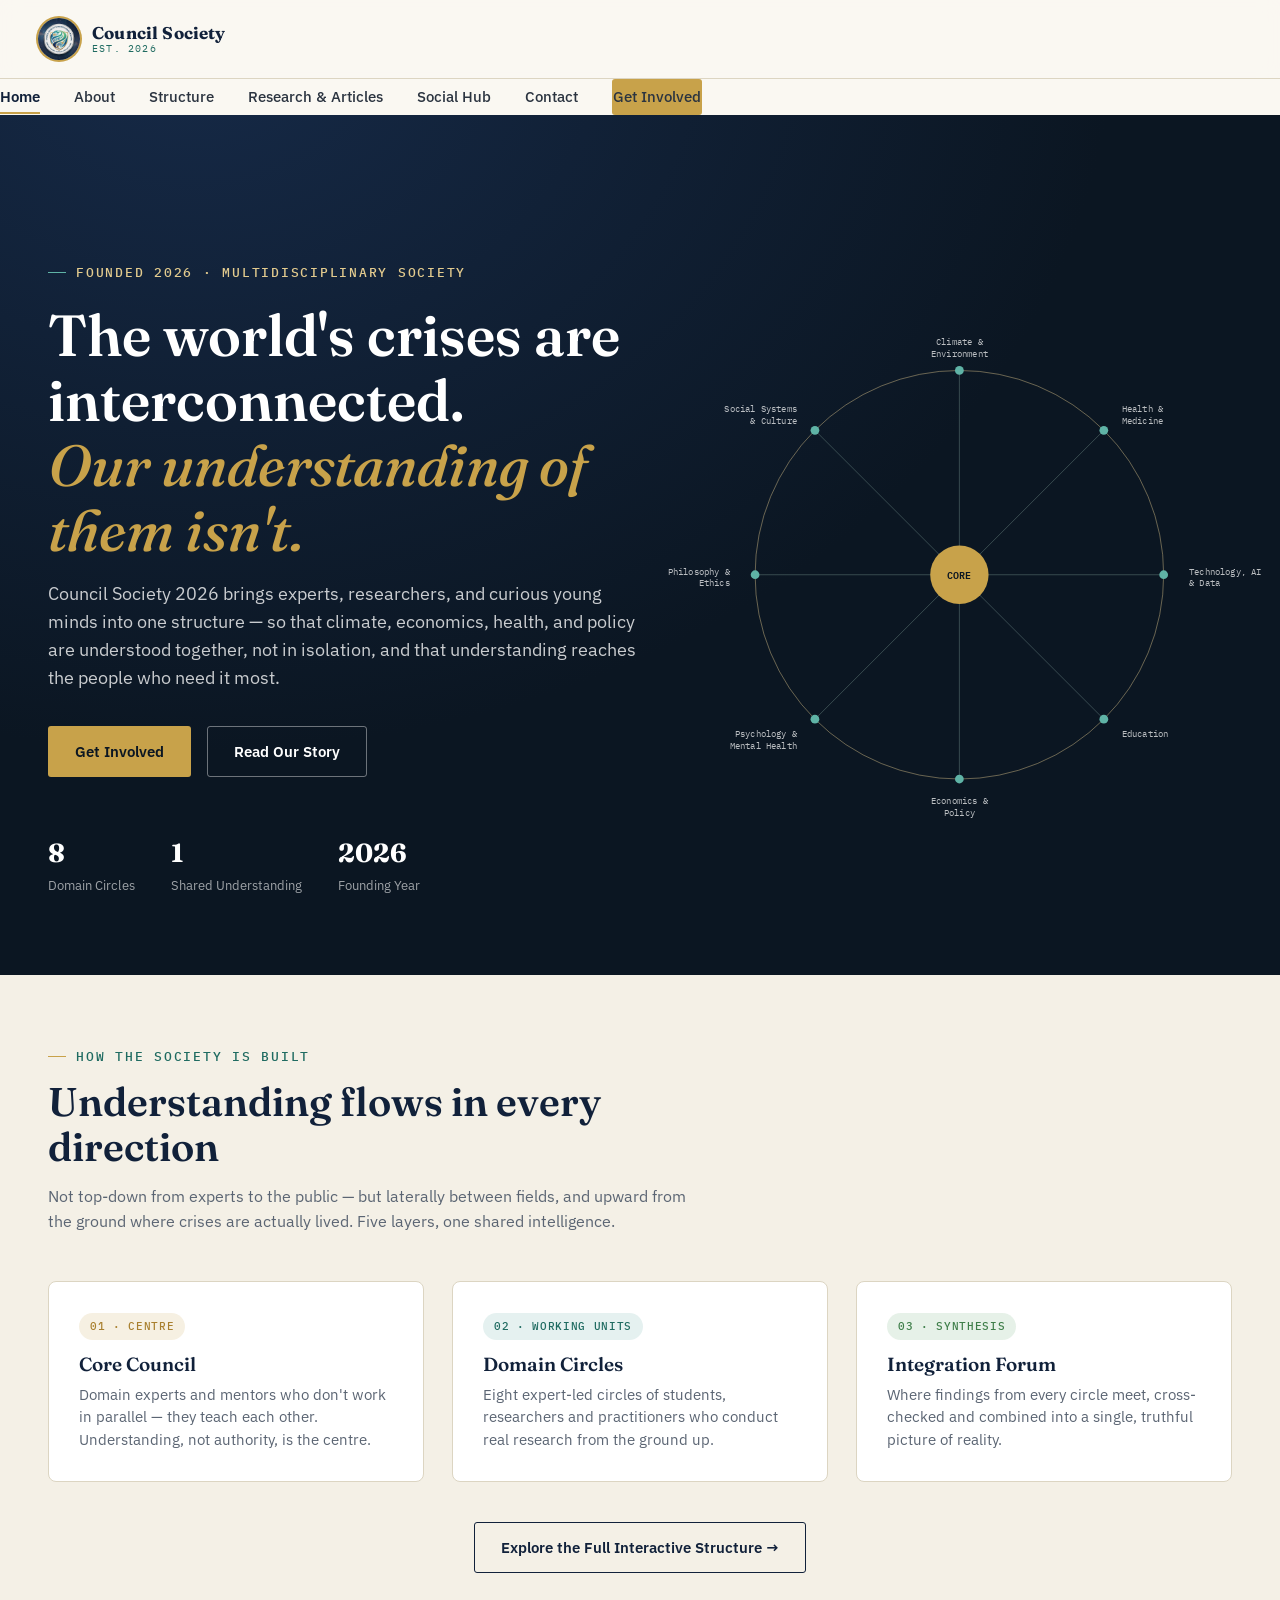
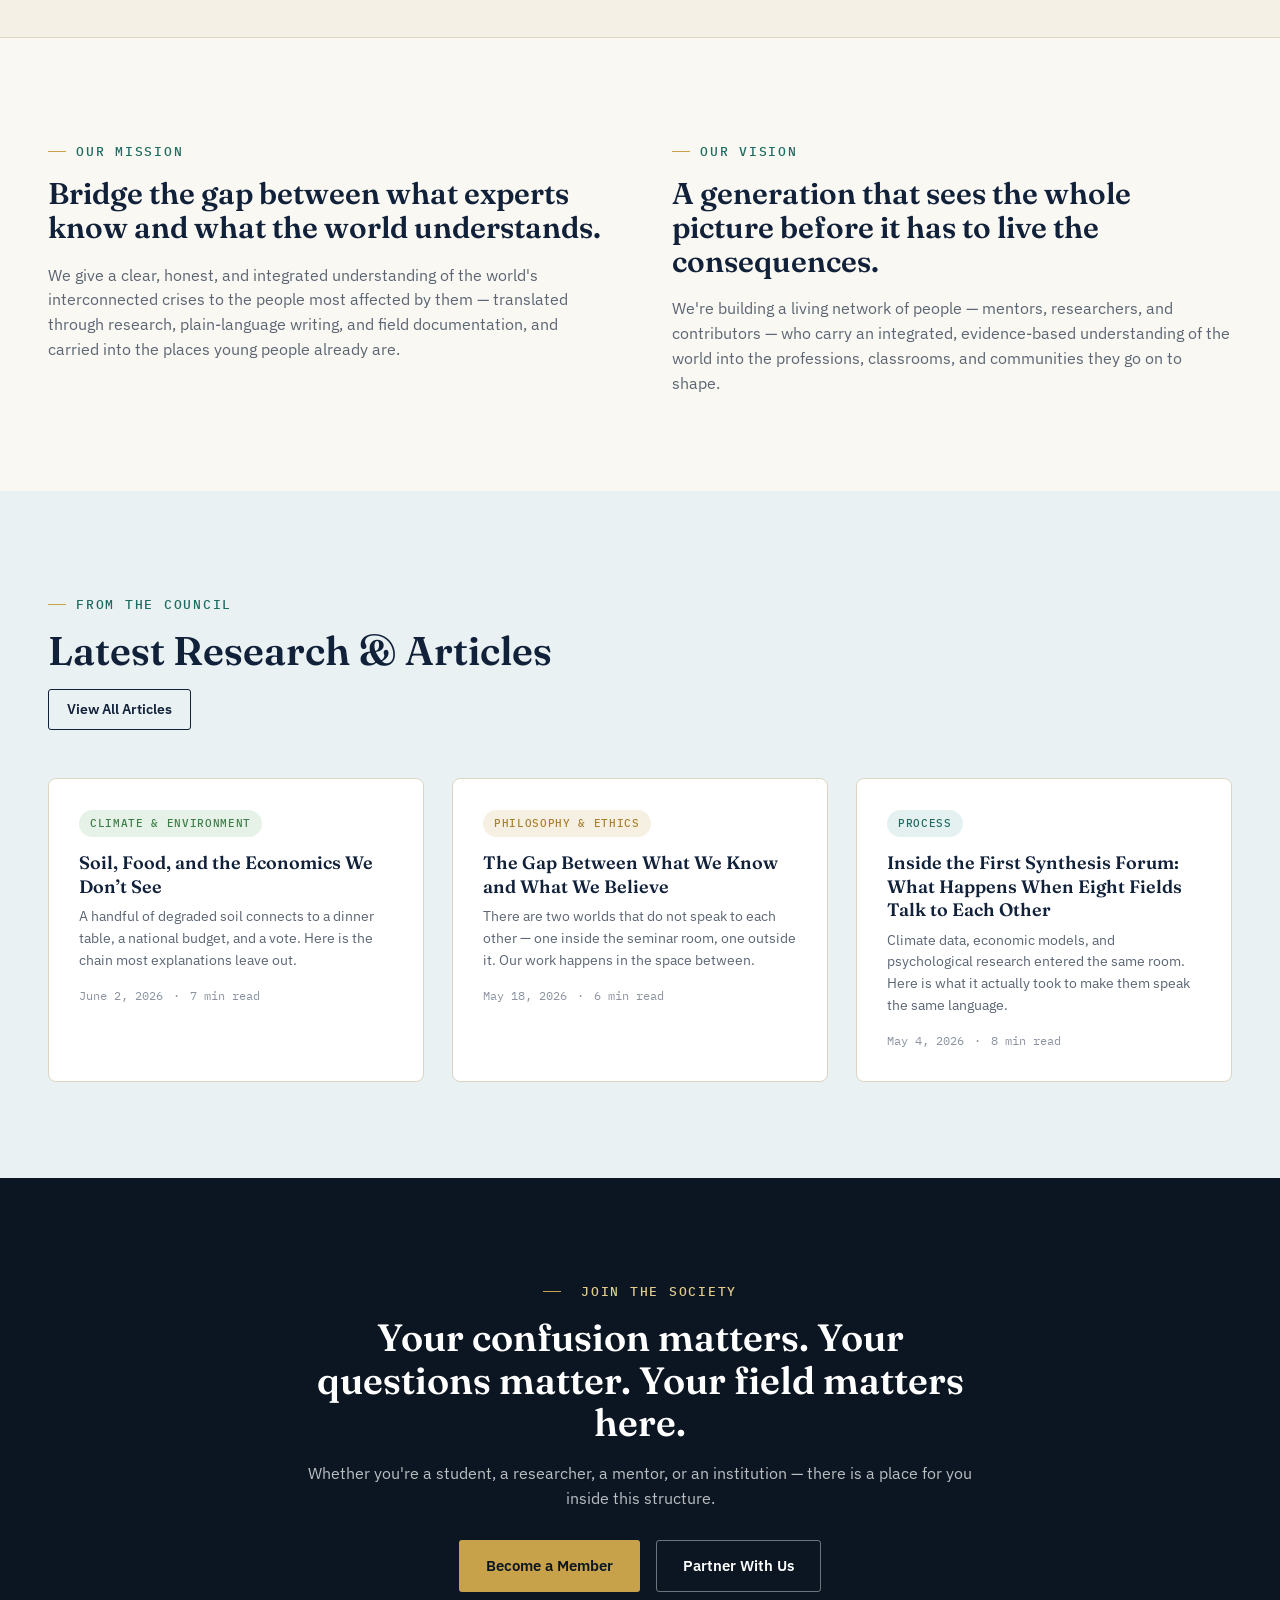
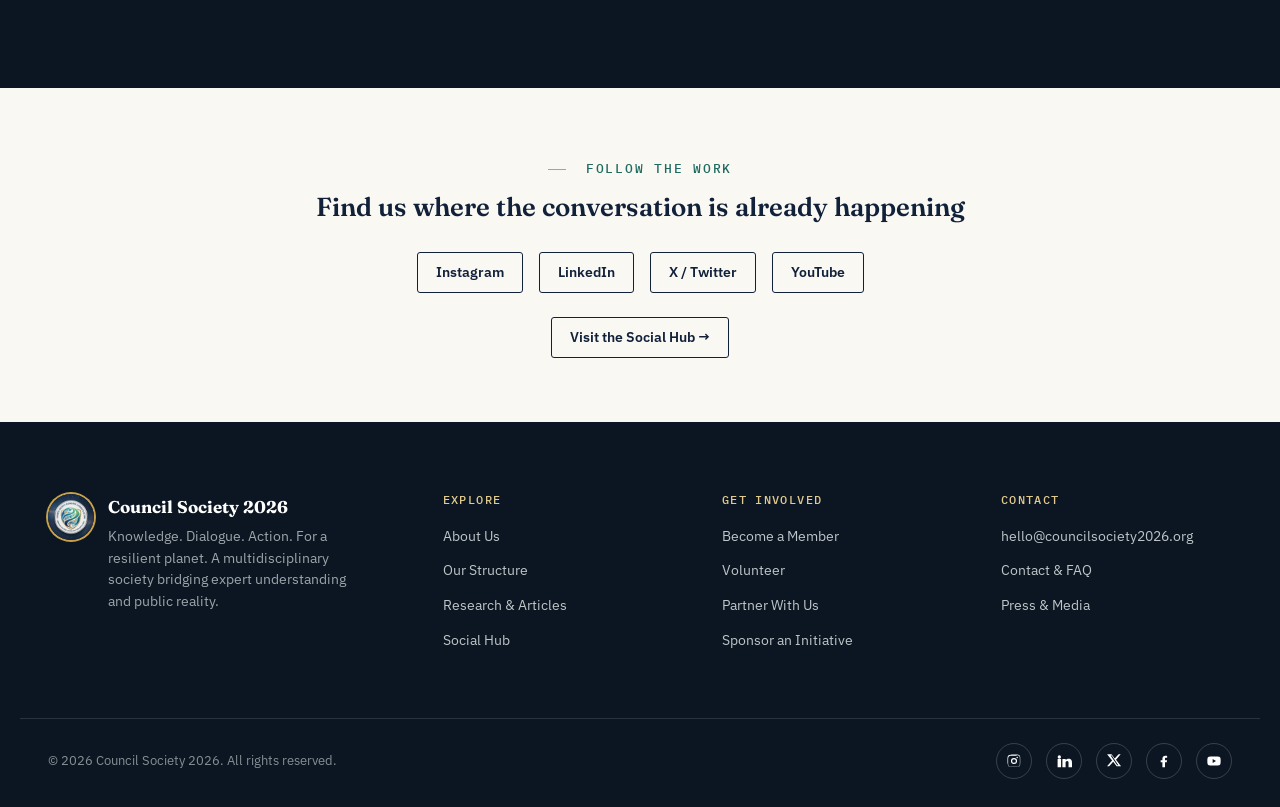
==== commit c939f9a5: "fix: nav full-screen portal, 2-col grids on mobile, home articles visible" ====
--- a/index.html
+++ b/index.html
@@ -201,9 +201,10 @@
 <script>
   renderConstellation('hero-constellation');
 
-  // latest 3 articles
+  // latest 3 articles — show all articles on home page preview
   var latest = ARTICLES.slice(0,3);
-  document.getElementById('home-articles').innerHTML = latest.map(function(a){
+  var homeArticlesEl = document.getElementById('home-articles');
+  homeArticlesEl.innerHTML = latest.map(function(a){
     return '<a href="article.html?id='+a.id+'" class="kicker-card reveal" style="display:block;">'+
       '<span class="tag tag-'+a.tagClass+'">'+a.category+'</span>'+
       '<h3 style="font-size:18px; margin-top:14px; line-height:1.3;">'+a.title+'</h3>'+
@@ -211,7 +212,10 @@
       '<div style="margin-top:16px; font-family:var(--font-mono); font-size:12px; color:var(--ink-300); display:flex; gap:10px;"><span>'+a.date+'</span><span>·</span><span>'+a.readingTime+' min read</span></div>'+
     '</a>';
   }).join('');
-
+  // Register newly inserted cards with the scroll-reveal observer
+  if(window.observeReveal){
+    window.observeReveal(homeArticlesEl.querySelectorAll('.reveal'));
+  }
   // social row preview
   var socials = [
     ['Instagram','https://instagram.com/councilsociety2026'],
--- a/assets/css/style.css
+++ b/assets/css/style.css
@@ -170,6 +170,7 @@
     flex-direction:column; align-items:flex-start; justify-content:flex-start;
     padding:36px 28px; gap:6px; transform:translateX(100%); transition:transform .35s var(--ease);
     overflow-y:auto;
+    z-index:201; /* must be above backdrop (199) and header (200) */
   }
   .main-nav.open{ transform:translateX(0); }
   .main-nav a{ width:100%; padding:14px 0; font-size:19px; border-bottom:1px solid var(--line); }
@@ -326,7 +327,12 @@
    ORGANIZATIONAL STRUCTURE — interactive tree
    ========================================================================== */
 .structure-toolbar{
-  display:flex; gap:14px; align-items:center; flex-wrap:wrap; margin-bottom:28px;
+  display:flex; gap:10px; align-items:center; flex-wrap:wrap; margin-bottom:28px;
+}
+@media (max-width:600px){
+  .structure-toolbar{ flex-direction:column; align-items:stretch; gap:10px; }
+  .structure-toolbar .btn{ width:100%; justify-content:center; }
+  .structure-toolbar .search-field{ width:100%; }
 }
 .search-field{
   flex:1; min-width:220px; position:relative;
@@ -433,7 +439,26 @@
 .featured-banner-visual{ background:radial-gradient(120% 140% at 80% 20%, var(--navy-700), var(--navy-950)); position:relative; min-height:260px; }
 .featured-banner h3{ color:var(--white); font-size:clamp(22px,3vw,30px); margin-top:14px; }
 .featured-banner p{ color:rgba(255,255,255,.72); margin-top:12px; }
-@media (max-width:760px){ .featured-banner{ grid-template-columns:1fr; } .featured-banner-visual{ display:none; } }
+@media (max-width:760px){
+  .featured-banner{ grid-template-columns:1fr; margin-bottom:32px; }
+  .featured-banner-visual{ display:none; }
+  .featured-banner-content{ padding:28px 22px; }
+}
+
+/* Filter chips: horizontal scroll on very small screens to avoid multi-row wrap */
+@media (max-width:480px){
+  .filter-row{
+    flex-wrap:nowrap;
+    overflow-x:auto;
+    -webkit-overflow-scrolling:touch;
+    scrollbar-width:none;
+    padding-bottom:4px;
+    margin-bottom:24px;
+    gap:8px;
+  }
+  .filter-row::-webkit-scrollbar{ display:none; }
+  .filter-chip{ flex-shrink:0; }
+}
 
 .no-results{ text-align:center; padding:60px 20px; color:var(--ink-300); }
 
@@ -695,21 +720,33 @@
 }
 
 /* ---- All inline two-column grids (index, about, join, contact, social) ---- */
-/* These target the divs where display:grid and grid-template-columns:*fr *fr
-   are set as inline styles. We use a broad selector on .wrap children. */
+/* Covers BOTH cases:
+   (a) The .wrap itself has an inline grid style  → .wrap[style*=]
+   (b) A child of .wrap has the inline grid style → .wrap > [style*=]         */
 @media (max-width: 760px) {
 
-  /* Index: Mission/Vision 1fr 1fr */
-  /* About: The Problem .9fr 1.1fr, Long-term Goals 1fr 1fr */
-  /* Join: Mentor CTA 1fr 1fr */
-  /* Contact: contact form layout 1fr 1fr */
-  /* We target any direct grid child inside .wrap that has two columns */
+  /* Case (a): .wrap or .wrap-narrow is the grid container */
+  .wrap[style*="grid-template-columns"],
+  .wrap-narrow[style*="grid-template-columns"] {
+    display: flex !important;
+    flex-direction: column !important;
+    gap: 36px !important;
+  }
+
+  /* Case (b): a div/element inside .wrap is the grid container */
   .wrap > [style*="grid-template-columns"],
   .wrap > div > [style*="grid-template-columns"],
   .wrap-narrow > [style*="grid-template-columns"] {
     display: flex !important;
     flex-direction: column !important;
     gap: 36px !important;
+  }
+
+  /* Sections that have an inline grid directly on them */
+  section > .wrap[style*="grid-template-columns"],
+  section[style*="grid-template-columns"] {
+    display: flex !important;
+    flex-direction: column !important;
   }
 
   /* Fix section-head that uses flex justify-content:space-between */
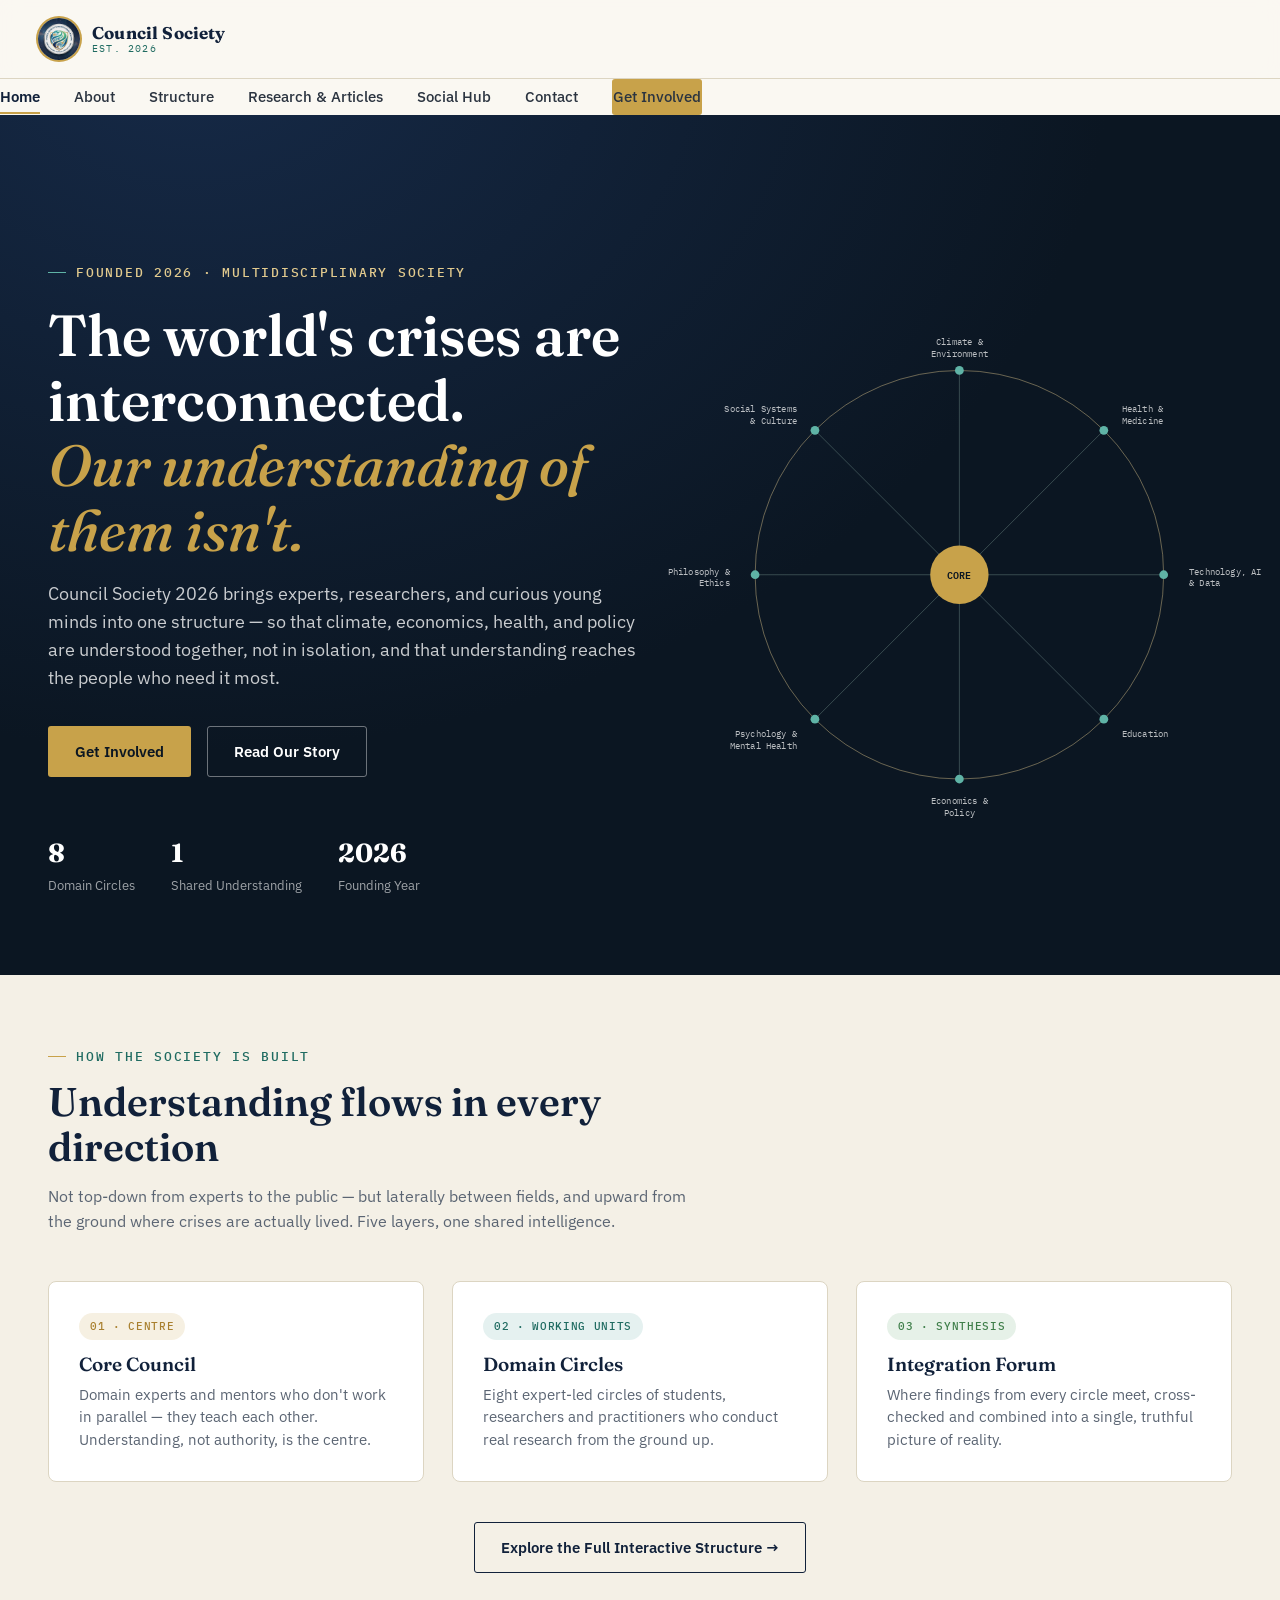
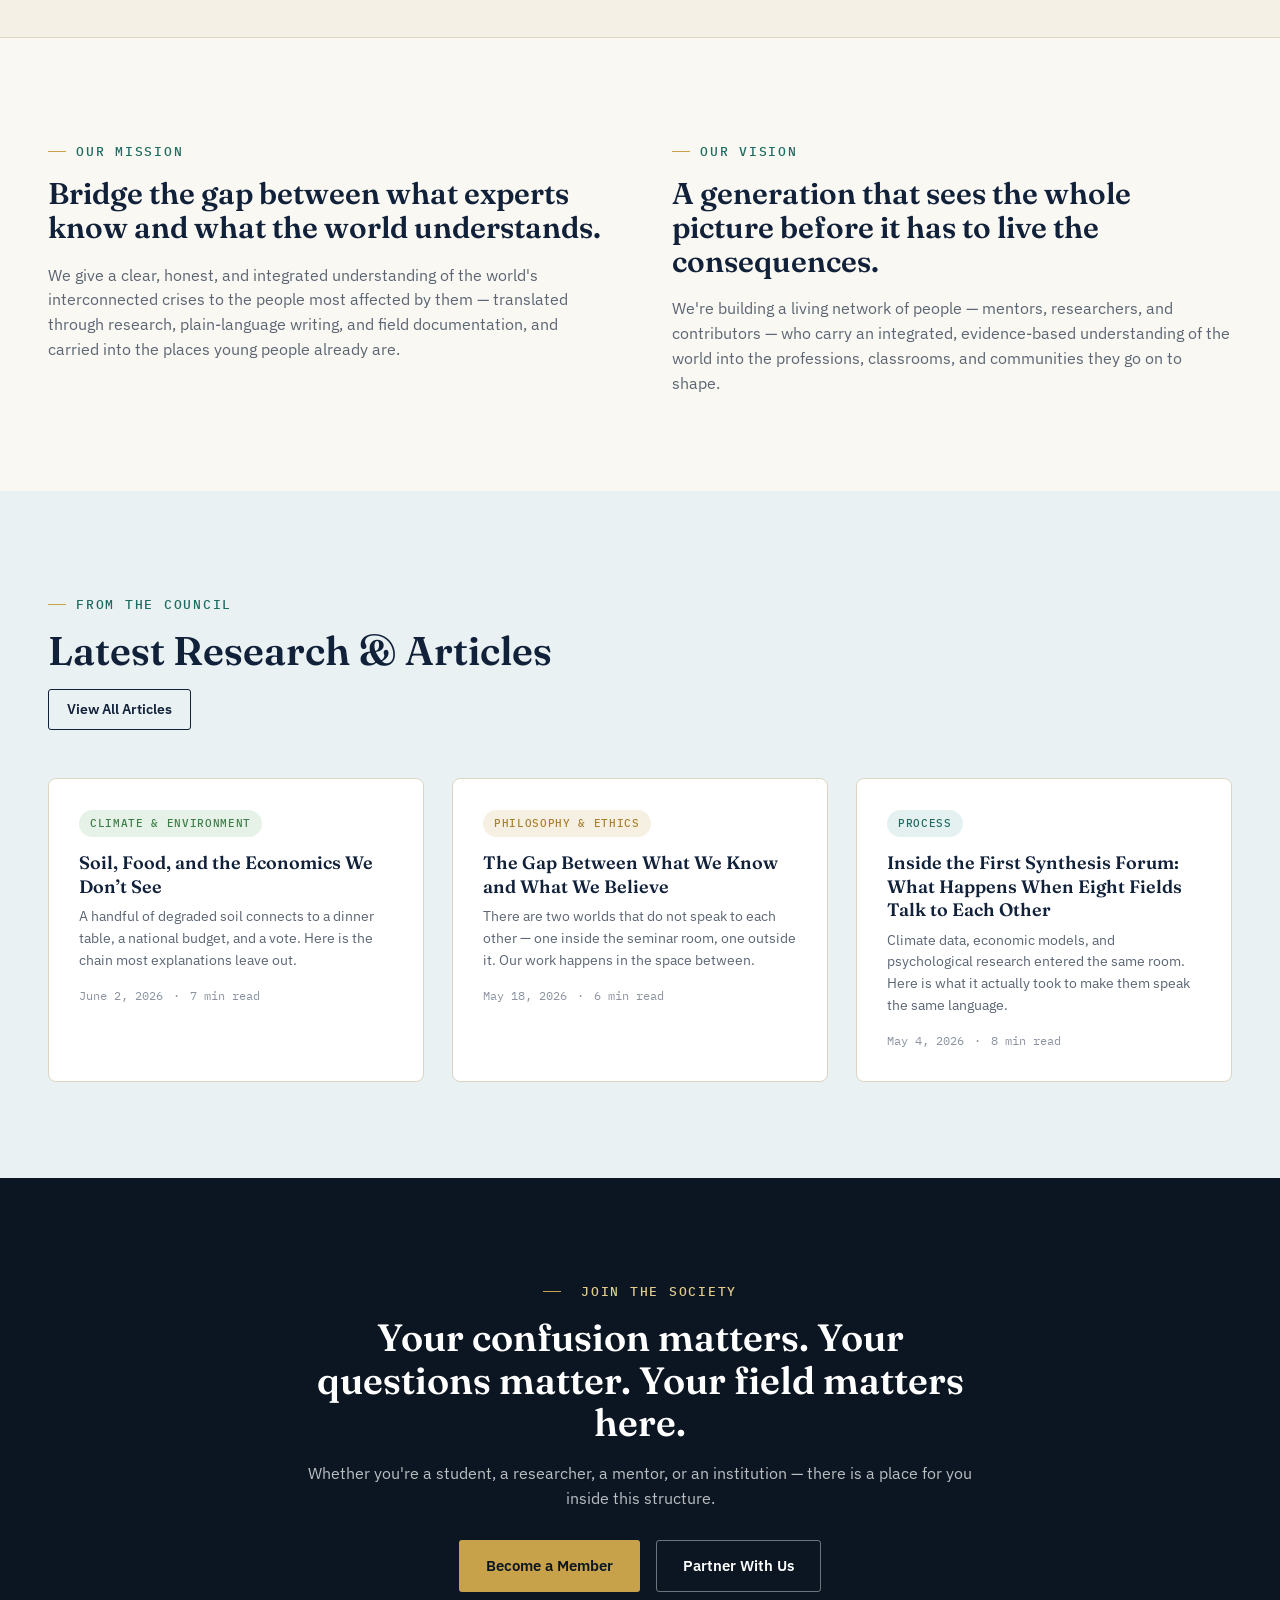
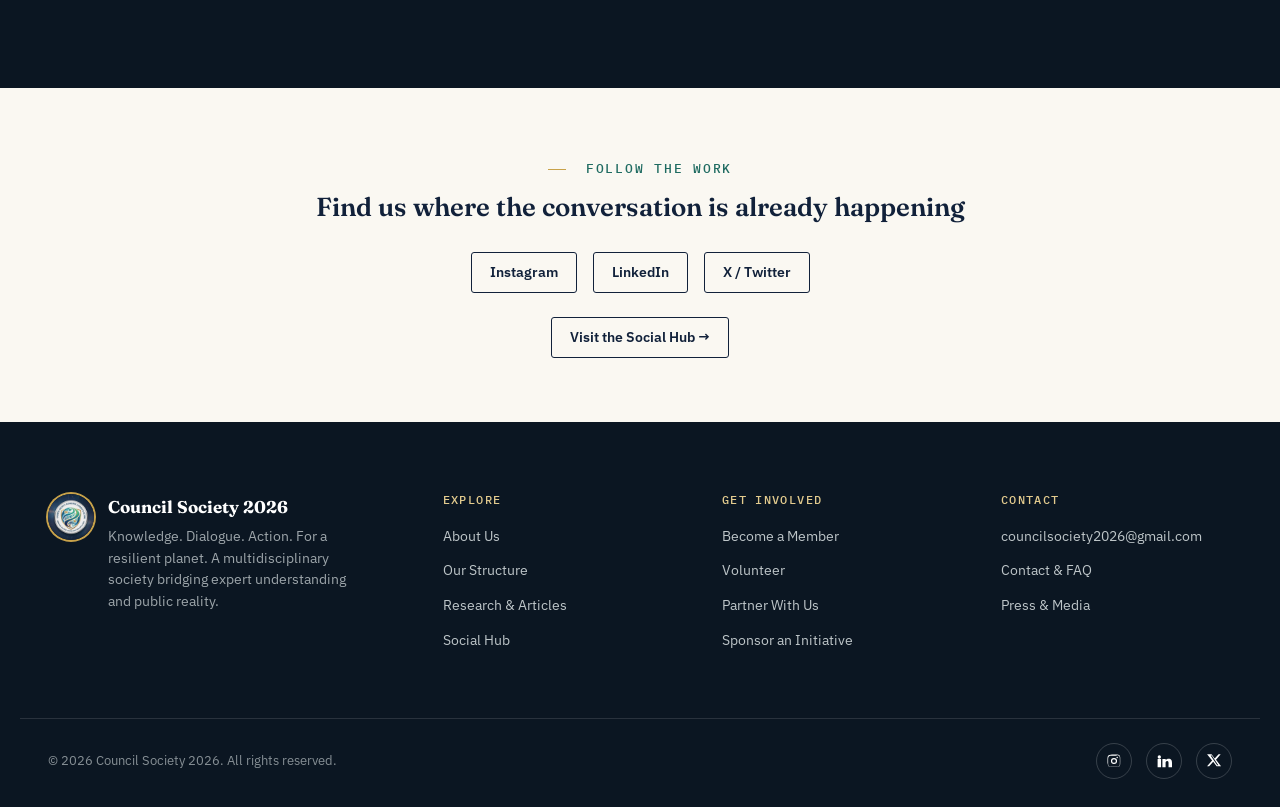
==== commit 97a79bd0: "fix: correct social links, remove YT/FB, forms email to gmail, nav centered" ====
--- a/index.html
+++ b/index.html
@@ -178,7 +178,7 @@
     <div class="footer-col">
       <h4>Contact</h4>
       <ul>
-        <li><a href="mailto:hello@councilsociety2026.org">hello@councilsociety2026.org</a></li>
+        <li><a href="mailto:councilsociety2026@gmail.com">councilsociety2026@gmail.com</a></li>
         <li><a href="contact.html">Contact &amp; FAQ</a></li>
         <li><a href="contact.html#press">Press &amp; Media</a></li>
       </ul>
@@ -187,11 +187,9 @@
   <div class="footer-bottom">
     <small>© <span class="js-year"></span> Council Society 2026. All rights reserved.</small>
     <div class="social-row" aria-label="Social media links">
-      <a href="https://instagram.com/councilsociety2026" aria-label="Instagram" target="_blank" rel="noopener"><svg viewBox="0 0 24 24"><path d="M12 2.2c3.2 0 3.6 0 4.85.07 1.17.06 2.4.34 3.26 1.2.87.87 1.14 2.09 1.2 3.26.07 1.25.07 1.65.07 4.85s0 3.6-.07 4.85c-.06 1.17-.34 2.4-1.2 3.26-.87.87-2.09 1.14-3.26 1.2-1.25.07-1.65.07-4.85.07s-3.6 0-4.85-.07c-1.17-.06-2.4-.34-3.26-1.2-.87-.87-1.14-2.09-1.2-3.26C2.2 15.6 2.2 15.2 2.2 12s0-3.6.07-4.85c.06-1.17.34-2.4 1.2-3.26.87-.87 2.09-1.14 3.26-1.2C7.98 2.2 8.38 2.2 12 2.2zm0 1.8c-3.15 0-3.5 0-4.74.07-.95.04-1.46.2-1.8.34-.45.18-.77.39-1.1.73-.34.33-.55.65-.73 1.1-.14.34-.3.85-.34 1.8C3.22 8.5 3.22 8.85 3.22 12s0 3.5.07 4.74c.04.95.2 1.46.34 1.8.18.45.39.77.73 1.1.33.34.65.55 1.1.73.34.14.85.3 1.8.34 1.24.06 1.59.07 4.74.07s3.5 0 4.74-.07c.95-.04 1.46-.2 1.8-.34.45-.18.77-.39 1.1-.73.34-.33.55-.65.73-1.1.14-.34.3-.85.34-1.8.06-1.24.07-1.59.07-4.74s0-3.5-.07-4.74c-.04-.95-.2-1.46-.34-1.8a2.94 2.94 0 0 0-.73-1.1 2.94 2.94 0 0 0-1.1-.73c-.34-.14-.85-.3-1.8-.34C15.5 4 15.15 4 12 4zm0 3.4a4.6 4.6 0 1 1 0 9.2 4.6 4.6 0 0 1 0-9.2zm0 1.8a2.8 2.8 0 1 0 0 5.6 2.8 2.8 0 0 0 0-5.6zm5.85-2.4a1.07 1.07 0 1 1-2.14 0 1.07 1.07 0 0 1 2.14 0z"/></svg></a>
-      <a href="https://linkedin.com/company/councilsociety2026" aria-label="LinkedIn" target="_blank" rel="noopener"><svg viewBox="0 0 24 24"><path d="M4.98 3.5a2.5 2.5 0 1 1 0 5 2.5 2.5 0 0 1 0-5zM2.4 9h5.2v12.5H2.4V9zM9.6 9h5v1.7h.07c.7-1.25 2.4-2.07 4.13-2.07 4.4 0 5.2 2.6 5.2 6V21.5h-5.2V15.4c0-1.46-.03-3.34-2.05-3.34-2.05 0-2.36 1.6-2.36 3.24v6.2H9.6V9z"/></svg></a>
-      <a href="https://twitter.com/councilsoc2026" aria-label="X (Twitter)" target="_blank" rel="noopener"><svg viewBox="0 0 24 24"><path d="M18.9 2H22l-7 8 7.6 10H16l-5.2-6.8L4.7 20H1.6l7.5-8.6L1.6 2h6.7l4.7 6.2L18.9 2zm-2.1 16.4h1.7L8.7 3.6H6.9l9.9 14.8z"/></svg></a>
-      <a href="https://facebook.com/councilsociety2026" aria-label="Facebook" target="_blank" rel="noopener"><svg viewBox="0 0 24 24"><path d="M13.5 21.5v-7.8h2.6l.5-3h-3.1V8.6c0-.9.2-1.5 1.5-1.5h1.7V4.4C16.4 4.3 15.3 4.2 14 4.2c-2.6 0-4.4 1.6-4.4 4.5v2h-2.6v3h2.6v7.8h3.9z"/></svg></a>
-      <a href="https://youtube.com/@councilsociety2026" aria-label="YouTube" target="_blank" rel="noopener"><svg viewBox="0 0 24 24"><path d="M22 12s0-3-.4-4.4c-.2-.9-.9-1.6-1.8-1.8C18.3 5.4 12 5.4 12 5.4s-6.3 0-7.8.4c-.9.2-1.6.9-1.8 1.8C2 9 2 12 2 12s0 3 .4 4.4c.2.9.9 1.6 1.8 1.8 1.5.4 7.8.4 7.8.4s6.3 0 7.8-.4c.9-.2 1.6-.9 1.8-1.8C22 15 22 12 22 12zM10 15V9l5 3-5 3z"/></svg></a>
+      <a href="https://www.instagram.com/councilsociety26/" aria-label="Instagram" target="_blank" rel="noopener"><svg viewBox="0 0 24 24"><path d="M12 2.2c3.2 0 3.6 0 4.85.07 1.17.06 2.4.34 3.26 1.2.87.87 1.14 2.09 1.2 3.26.07 1.25.07 1.65.07 4.85s0 3.6-.07 4.85c-.06 1.17-.34 2.4-1.2 3.26-.87.87-2.09 1.14-3.26 1.2-1.25.07-1.65.07-4.85.07s-3.6 0-4.85-.07c-1.17-.06-2.4-.34-3.26-1.2-.87-.87-1.14-2.09-1.2-3.26C2.2 15.6 2.2 15.2 2.2 12s0-3.6.07-4.85c.06-1.17.34-2.4 1.2-3.26.87-.87 2.09-1.14 3.26-1.2C7.98 2.2 8.38 2.2 12 2.2zm0 1.8c-3.15 0-3.5 0-4.74.07-.95.04-1.46.2-1.8.34-.45.18-.77.39-1.1.73-.34.33-.55.65-.73 1.1-.14.34-.3.85-.34 1.8C3.22 8.5 3.22 8.85 3.22 12s0 3.5.07 4.74c.04.95.2 1.46.34 1.8.18.45.39.77.73 1.1.33.34.65.55 1.1.73.34.14.85.3 1.8.34 1.24.06 1.59.07 4.74.07s3.5 0 4.74-.07c.95-.04 1.46-.2 1.8-.34.45-.18.77-.39 1.1-.73.34-.33.55-.65.73-1.1.14-.34.3-.85.34-1.8.06-1.24.07-1.59.07-4.74s0-3.5-.07-4.74c-.04-.95-.2-1.46-.34-1.8a2.94 2.94 0 0 0-.73-1.1 2.94 2.94 0 0 0-1.1-.73c-.34-.14-.85-.3-1.8-.34C15.5 4 15.15 4 12 4zm0 3.4a4.6 4.6 0 1 1 0 9.2 4.6 4.6 0 0 1 0-9.2zm0 1.8a2.8 2.8 0 1 0 0 5.6 2.8 2.8 0 0 0 0-5.6zm5.85-2.4a1.07 1.07 0 1 1-2.14 0 1.07 1.07 0 0 1 2.14 0z"/></svg></a>
+      <a href="https://www.linkedin.com/company/council-society-26/" aria-label="LinkedIn" target="_blank" rel="noopener"><svg viewBox="0 0 24 24"><path d="M4.98 3.5a2.5 2.5 0 1 1 0 5 2.5 2.5 0 0 1 0-5zM2.4 9h5.2v12.5H2.4V9zM9.6 9h5v1.7h.07c.7-1.25 2.4-2.07 4.13-2.07 4.4 0 5.2 2.6 5.2 6V21.5h-5.2V15.4c0-1.46-.03-3.34-2.05-3.34-2.05 0-2.36 1.6-2.36 3.24v6.2H9.6V9z"/></svg></a>
+      <a href="https://x.com/council2026org" aria-label="X (Twitter)" target="_blank" rel="noopener"><svg viewBox="0 0 24 24"><path d="M18.9 2H22l-7 8 7.6 10H16l-5.2-6.8L4.7 20H1.6l7.5-8.6L1.6 2h6.7l4.7 6.2L18.9 2zm-2.1 16.4h1.7L8.7 3.6H6.9l9.9 14.8z"/></svg></a>
     </div>
   </div>
 </footer>
@@ -218,10 +216,9 @@
   }
   // social row preview
   var socials = [
-    ['Instagram','https://instagram.com/councilsociety2026'],
-    ['LinkedIn','https://linkedin.com/company/councilsociety2026'],
-    ['X / Twitter','https://twitter.com/councilsoc2026'],
-    ['YouTube','https://youtube.com/@councilsociety2026']
+    ['Instagram','https://www.instagram.com/councilsociety26/'],
+    ['LinkedIn','https://www.linkedin.com/company/council-society-26/'],
+    ['X / Twitter','https://x.com/council2026org']
   ];
   document.getElementById('home-social').innerHTML = socials.map(function(s){
     return '<a href="'+s[1]+'" target="_blank" rel="noopener" class="btn btn-outline-dark btn-sm">'+s[0]+'</a>';
--- a/assets/css/style.css
+++ b/assets/css/style.css
@@ -135,7 +135,9 @@
   border-bottom:1px solid var(--line);
 }
 .site-header .wrap{
-  display:flex; align-items:center; justify-content:space-between;
+  display:grid;
+  grid-template-columns:auto 1fr auto;
+  align-items:center;
   height:78px;
 }
 .brand{ display:flex; align-items:center; gap:12px; }
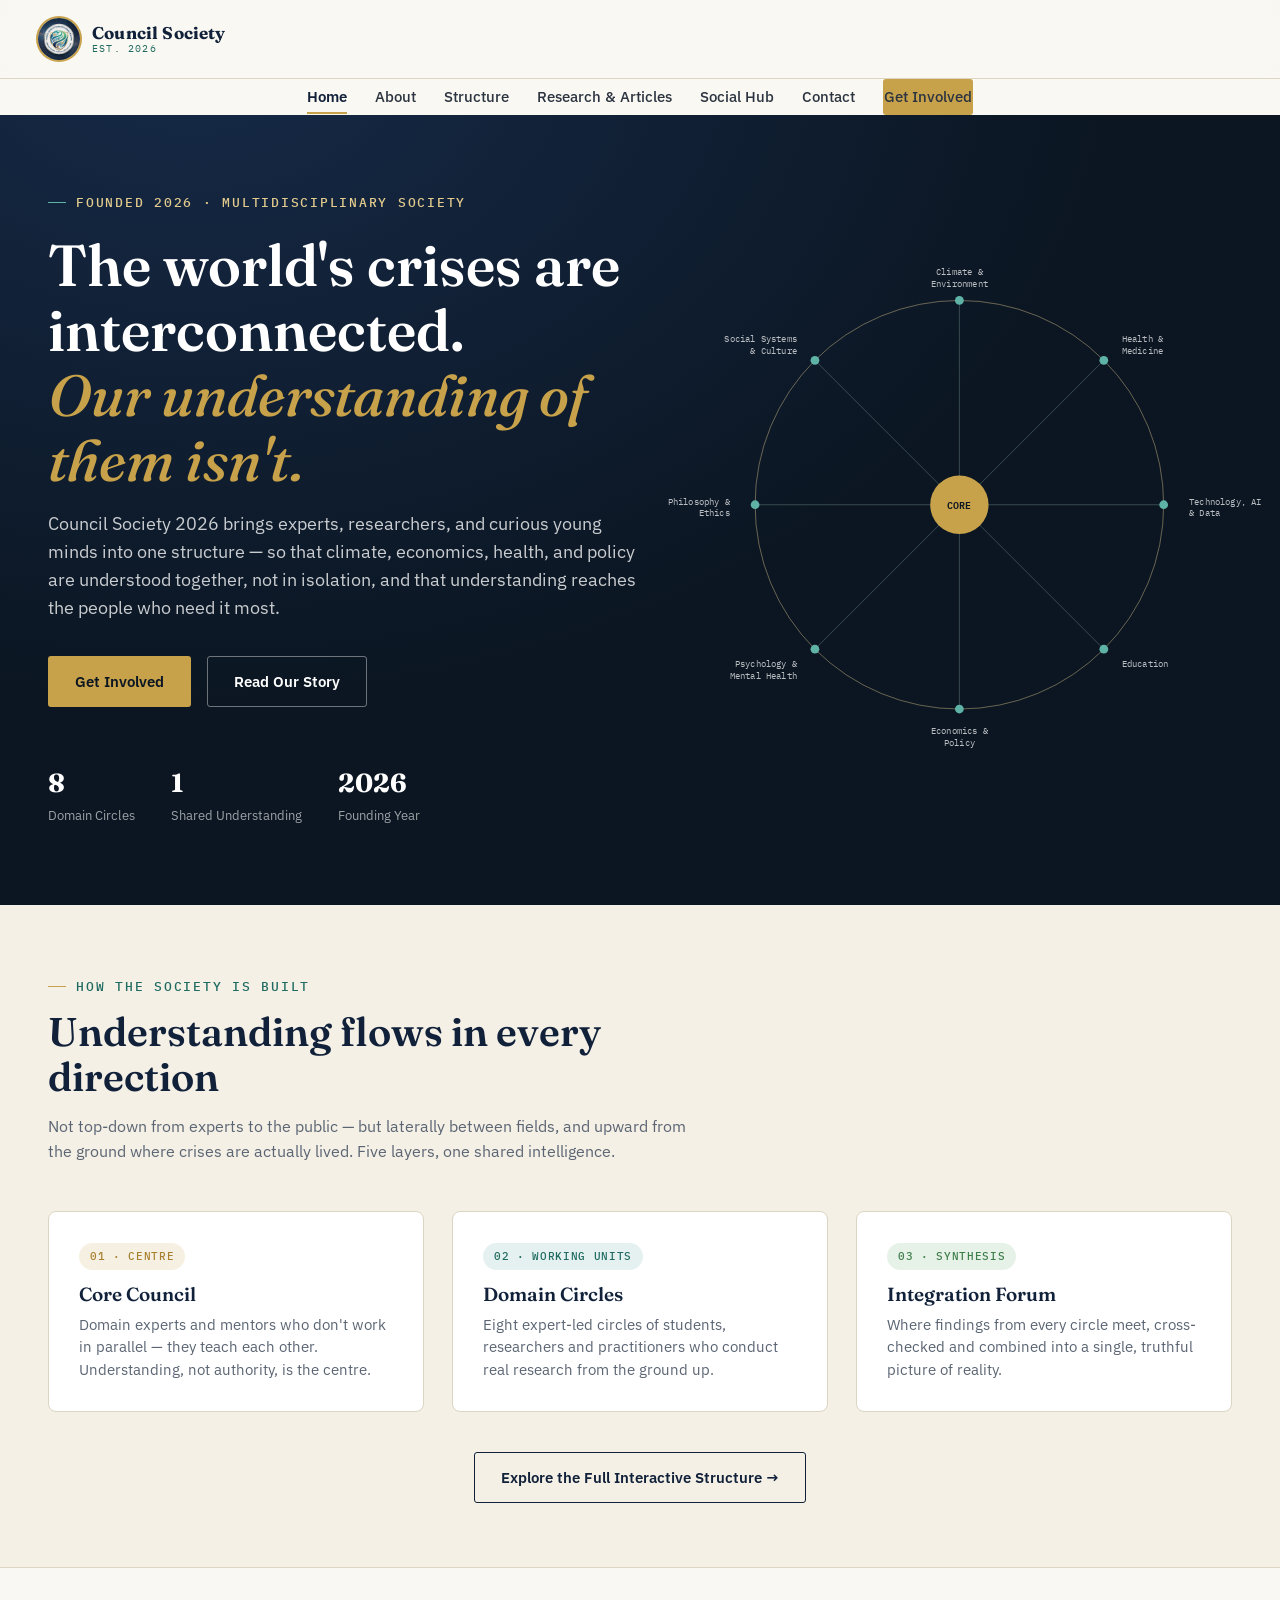
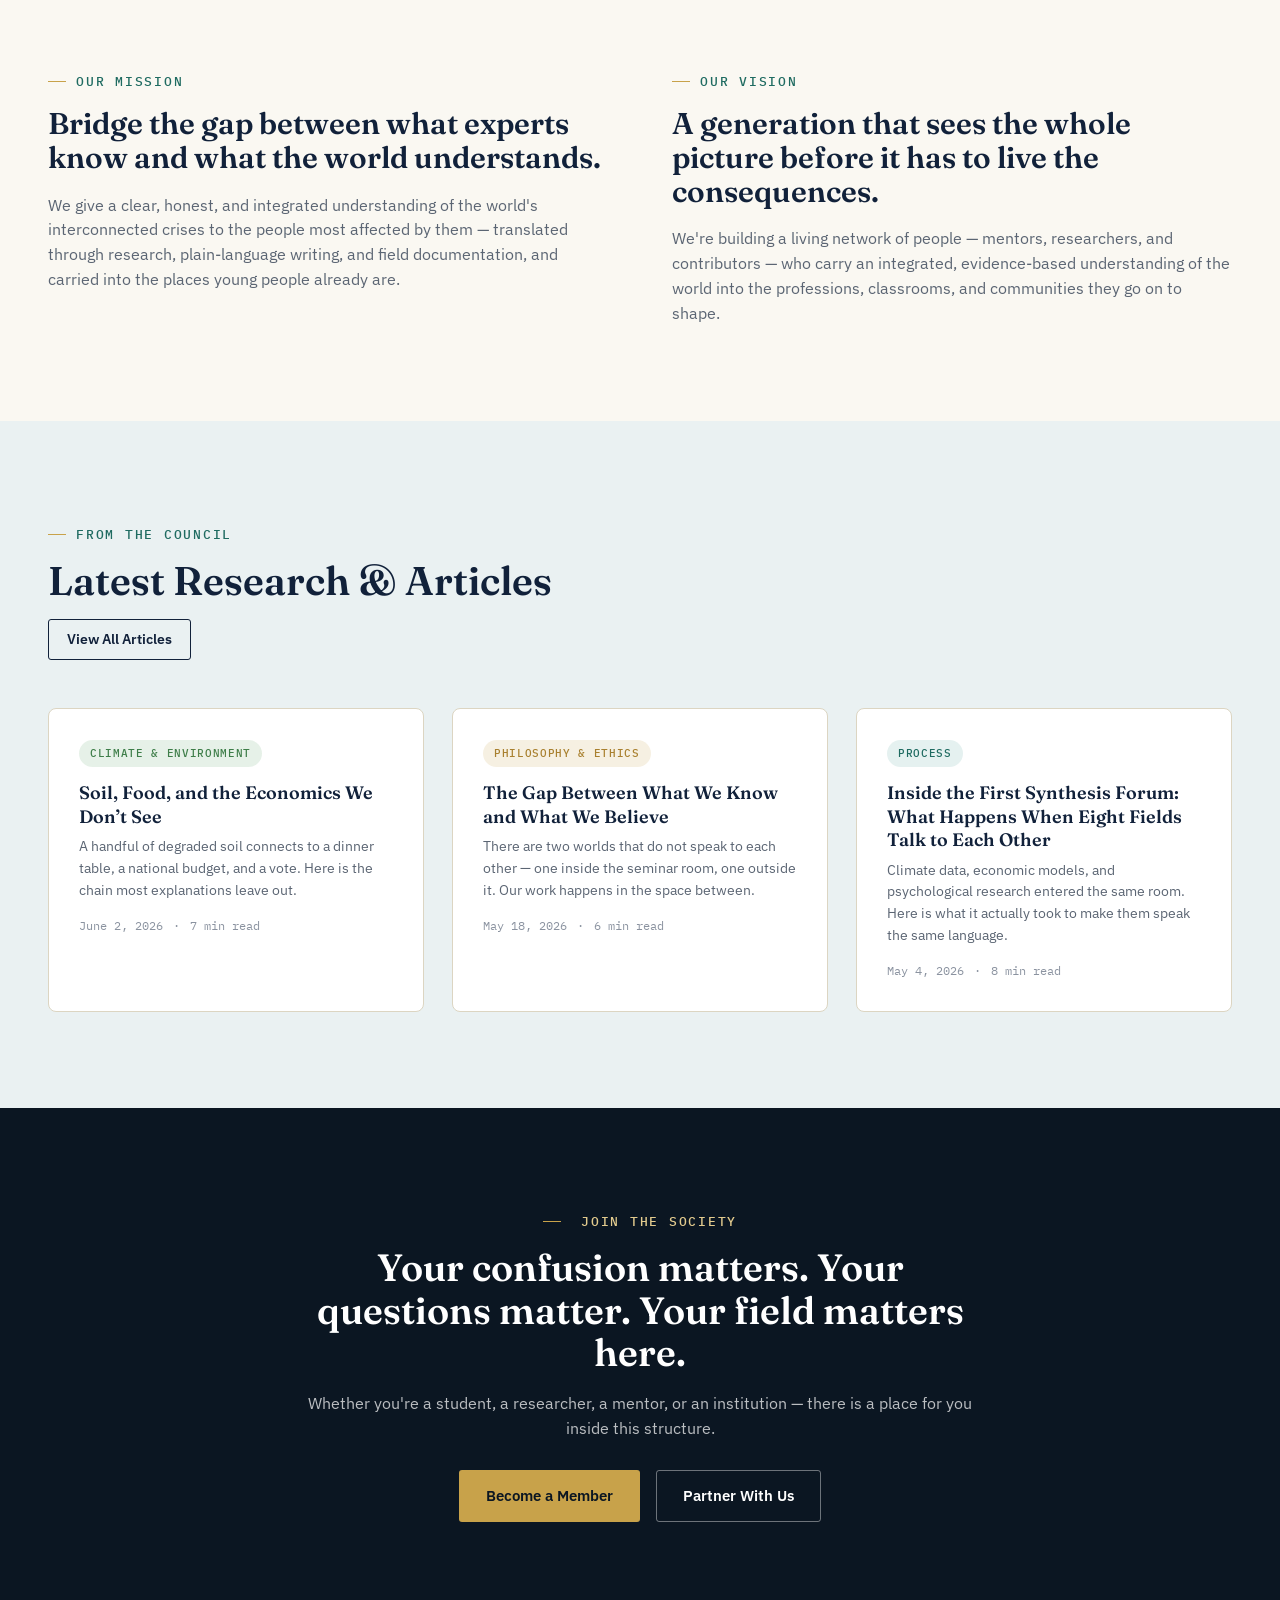
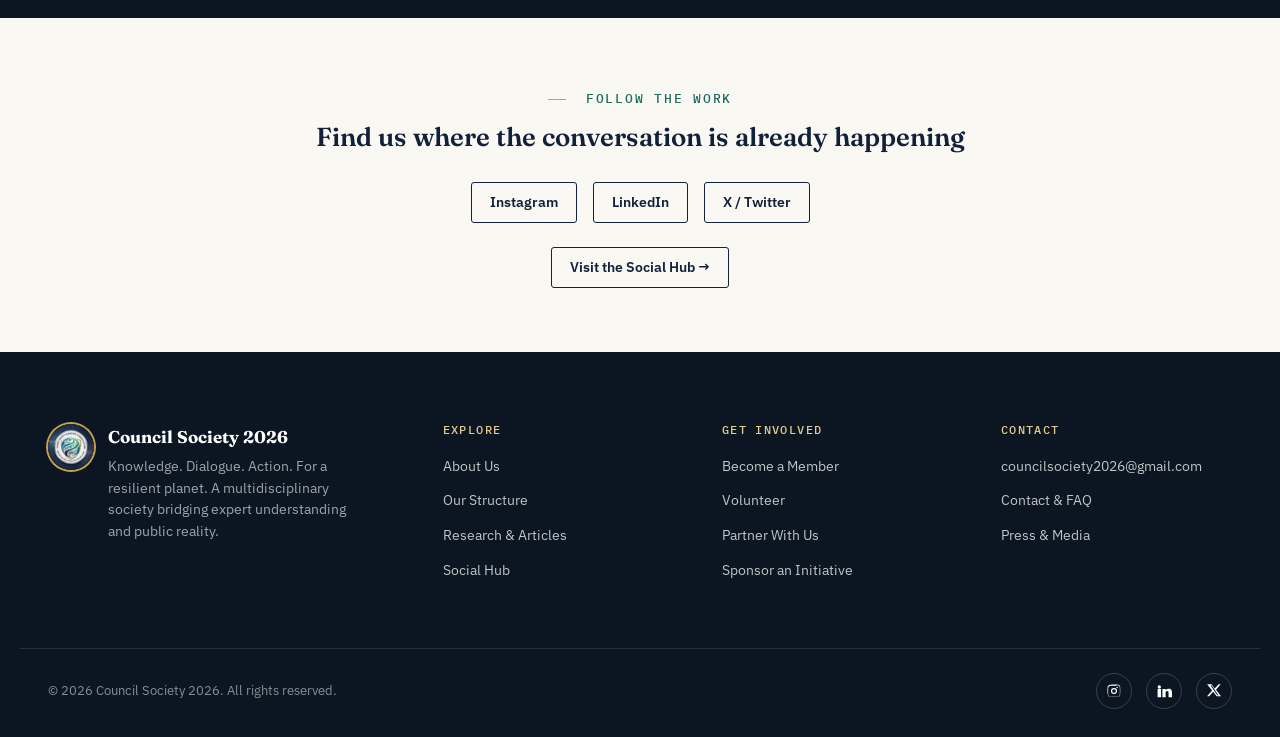
==== commit 77584df7: "fix: reduce padding for home and articles page heroes" ====
--- a/index.html
+++ b/index.html
@@ -38,7 +38,7 @@
 <main id="main">
 
 <!-- ===================== HERO ===================== -->
-<section class="page-hero" style="padding-top:140px;">
+<section class="page-hero" style="padding-top:70px;">
   <div class="wrap" style="display:grid; grid-template-columns:1.1fr 1fr; gap:40px; align-items:center;">
     <div>
       <span class="eyebrow">Founded 2026 · Multidisciplinary Society</span>
--- a/assets/css/style.css
+++ b/assets/css/style.css
@@ -146,7 +146,7 @@
 .brand-text strong{ font-family:var(--font-display); font-size:17px; color:var(--navy-900); font-weight:700; letter-spacing:.01em; }
 .brand-text span{ font-family:var(--font-mono); font-size:10px; letter-spacing:.12em; color:var(--teal-700); text-transform:uppercase; margin-top:2px; }
 
-.main-nav{ display:flex; align-items:center; gap:34px; }
+.main-nav{ display:flex; align-items:center; justify-content:center; gap:28px; }
 .main-nav a{
   font-size:14.5px; font-weight:500; color:var(--ink-700);
   position:relative; padding:6px 0;
@@ -163,6 +163,7 @@
 
 .nav-toggle{
   display:none; background:none; border:none; padding:8px; flex-direction:column; gap:5px;
+  grid-column:3; justify-self:end;
 }
 .nav-toggle span{ width:24px; height:2px; background:var(--navy-900); display:block; transition:.25s; }
 
@@ -238,7 +239,7 @@
 .page-hero{
   background:radial-gradient(120% 140% at 15% -10%, var(--navy-800) 0%, var(--navy-950) 60%);
   color:var(--white);
-  padding:170px 0 80px;
+  padding:85px 0 80px;
   position:relative;
   overflow:hidden;
 }
@@ -611,7 +612,7 @@
 /* ==========================================================================
    ARTICLES LIST PAGE
    ========================================================================== */
-.articles-hero { padding: 140px 0 60px; }
+.articles-hero { padding: 70px 0 60px; }
 
 /* ==========================================================================
    ARTICLE DETAIL ADDITIONS
@@ -693,7 +694,7 @@
 /* ---- Page Hero: reduce top padding on mobile ---- */
 @media (max-width: 760px) {
   .page-hero {
-    padding: 110px 0 56px;
+    padding: 55px 0 56px;
   }
   .page-hero p.lede {
     font-size: 16px;
